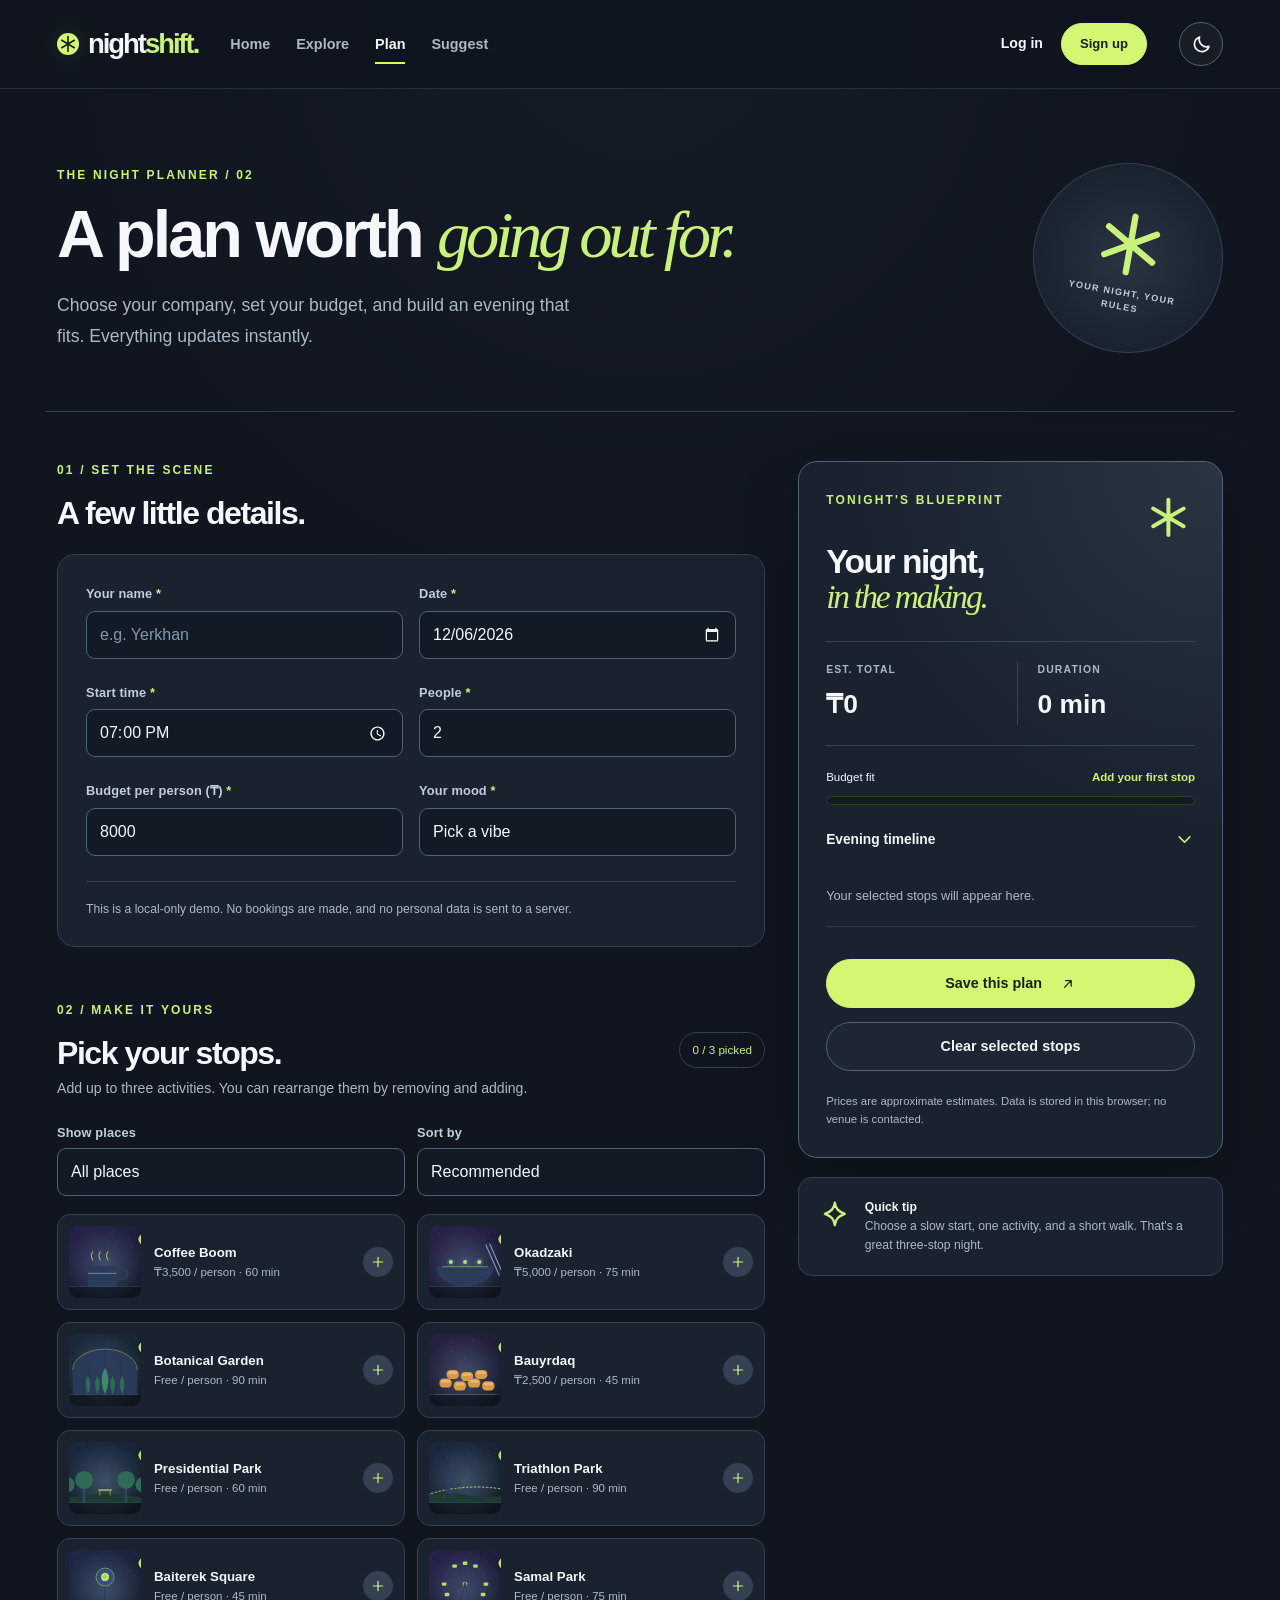
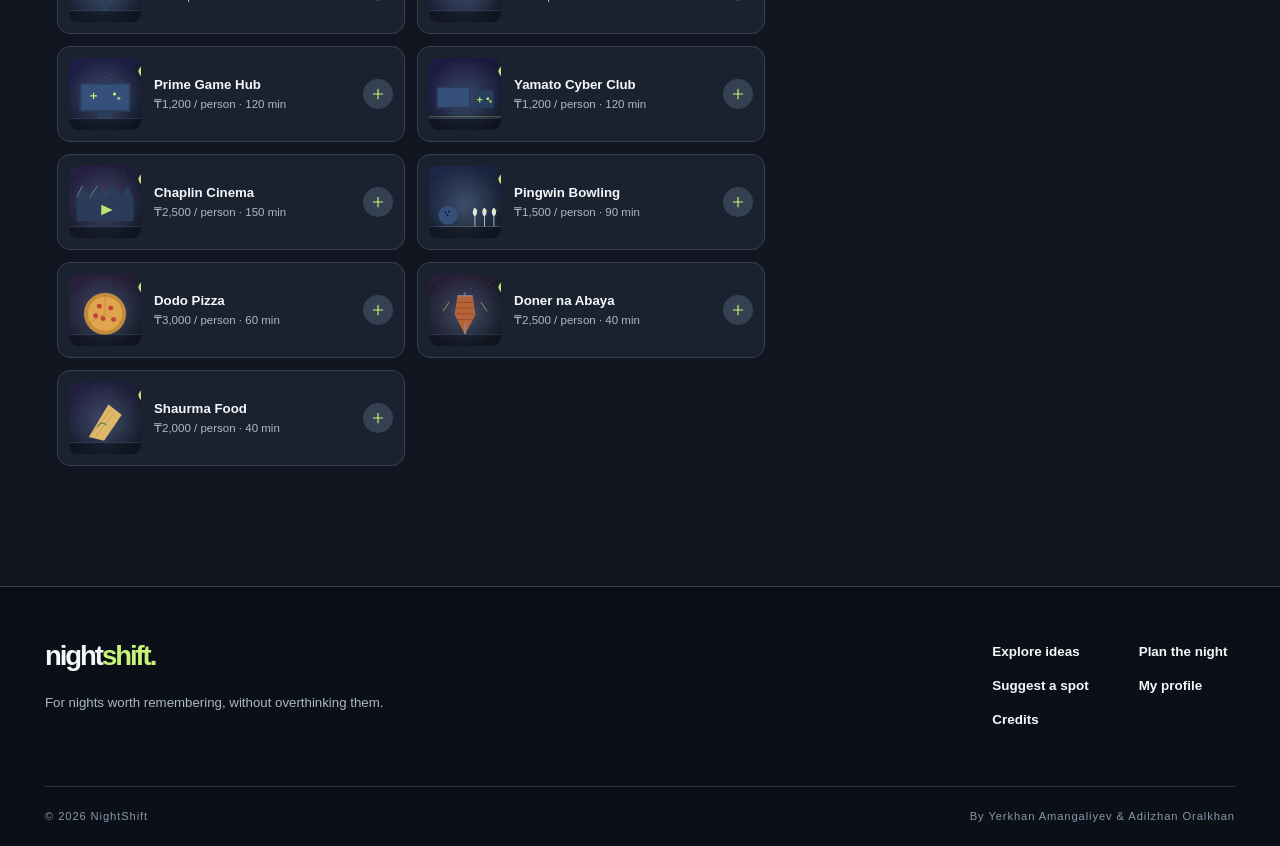
==== compare.html @ 473e873e "cool" ====
<!doctype html>
<html lang="en" data-theme="dark">
  <head>
    <meta charset="UTF-8">
    <meta name="viewport" content="width=device-width, initial-scale=1.0">
    <meta
      name="description"
      content="Create a personal night itinerary with estimated costs and an interactive timeline."
>
    <meta name="theme-color" content="#10151f">
    <title>Plan your evening | NightShift</title>
    <link rel="icon" href="images/favicon.svg" type="image/svg+xml">
    <link rel="stylesheet" href="css/bootstrap.min.css">
    <link rel="stylesheet" href="css/style.css">
    <link rel="stylesheet" href="css/components.css">
    <script>
      (function () {
        try {
          var t = JSON.parse(localStorage.getItem("ns-theme"));
          document.documentElement.dataset.theme =
            t === "light" ? "light" : "dark";
        } catch (e) {
          document.documentElement.dataset.theme = "dark";
        }
      })();
    </script>
    <script defer src="js/jquery.min.js"></script>
    <script defer src="js/data.js"></script>
    <script defer src="js/common.js"></script>
    <script defer src="js/icons.js"></script>
    <script defer src="js/theme.js"></script>
    <script defer src="js/auth.js"></script>
    <script defer src="js/compare.js"></script>
  </head>
  <body data-page="compare">
    <a href="#main" class="skip-link">Skip to content</a>
    <div class="site-glow" aria-hidden="true"></div>
    <header class="site-header">
      <div class="container nav-shell">
        <a class="brand" href="index.html" aria-label="NightShift home"
          ><span class="brand-mark" data-icon="star"></span>night<span
            >shift.</span
          ></a
        >
        <button
          type="button"
          class="menu-toggle"
          id="menu-toggle"
          aria-expanded="false"
          aria-controls="site-nav"
        >
          <span data-icon="menu"></span><span class="sr-mobile">Menu</span>
        </button>
        <nav class="nav-links" id="site-nav" aria-label="Main navigation">
          <a href="index.html">Home</a><a href="explore.html">Explore</a
          ><a href="compare.html" aria-current="page">Plan</a
          ><a href="suggest.html">Suggest</a>
          <div class="nav-account" id="nav-account"></div>
        </nav>
        <button
          type="button"
          class="theme-toggle"
          id="theme-toggle"
          aria-pressed="false"
          aria-label="Night shift is on. Switch to Day shift"
          title="Switch to Day shift"
        >
          <svg class="icon-sun" viewBox="0 0 24 24" aria-hidden="true">
            <circle cx="12" cy="12" r="4.2"></circle>
            <path
              d="M12 2.5v2.2M12 19.3v2.2M2.5 12h2.2M19.3 12h2.2M5.3 5.3l1.6 1.6M17.1 17.1l1.6 1.6M5.3 18.7l1.6-1.6M17.1 6.9l1.6-1.6"
            ></path></svg
          ><svg class="icon-moon" viewBox="0 0 24 24" aria-hidden="true">
            <path
              d="M20.5 14.2A8.5 8.5 0 0 1 9.8 3.5a8.5 8.5 0 1 0 10.7 10.7z"
            ></path>
          </svg>
        </button>
      </div>
    </header>
    <main id="main">
      <section class="page-hero container">
        <div>
          <p class="eyebrow">THE NIGHT PLANNER / 02</p>
          <h1>A plan worth <em>going out for.</em></h1>
          <p class="lead-text">
            Choose your company, set your budget, and build an evening that
            fits. Everything updates instantly.
          </p>
        </div>
        <div class="page-hero-decoration" aria-hidden="true">
          <span data-icon="star"></span><small>YOUR NIGHT, YOUR RULES</small>
        </div>
      </section>
      <section
        class="section container planner-layout"
        aria-label="Night planner"
      >
        <div class="planner-main">
          <div class="panel-head">
            <div>
              <p class="eyebrow">01 / SET THE SCENE</p>
              <h2>A few little details.</h2>
            </div>
          </div>
          <form id="planner-form" class="form-panel" novalidate>
            <div class="row g-3">
              <div class="col-12 col-md-6">
                <label for="plan-name" class="form-label"
                  >Your name <span class="required">*</span></label
                ><input
                  id="plan-name"
                  name="planName"
                  class="form-control"
                  maxlength="50"
                  placeholder="e.g. Yerkhan"
                  autocomplete="given-name"
                  aria-describedby="plan-name-error"
                  required
>
                <div
                  id="plan-name-error"
                  class="field-error"
                  aria-live="polite"
                ></div>
              </div>
              <div class="col-12 col-md-6">
                <label for="plan-date" class="form-label"
                  >Date <span class="required">*</span></label
                ><input
                  id="plan-date"
                  name="planDate"
                  class="form-control"
                  type="date"
                  aria-describedby="plan-date-error"
                  required
>
                <div
                  id="plan-date-error"
                  class="field-error"
                  aria-live="polite"
                ></div>
              </div>
              <div class="col-12 col-md-6">
                <label for="plan-time" class="form-label"
                  >Start time <span class="required">*</span></label
                ><input
                  id="plan-time"
                  name="planTime"
                  class="form-control"
                  type="time"
                  value="19:00"
                  aria-describedby="plan-time-error"
                  required
>
                <div
                  id="plan-time-error"
                  class="field-error"
                  aria-live="polite"
                ></div>
              </div>
              <div class="col-12 col-md-6">
                <label for="plan-people" class="form-label"
                  >People <span class="required">*</span></label
                ><input
                  id="plan-people"
                  name="planPeople"
                  class="form-control"
                  type="number"
                  min="1"
                  max="6"
                  step="1"
                  value="2"
                  aria-describedby="plan-people-error"
                  required
>
                <div
                  id="plan-people-error"
                  class="field-error"
                  aria-live="polite"
                ></div>
              </div>
              <div class="col-12 col-md-6">
                <label for="plan-budget" class="form-label"
                  >Budget per person (₸) <span class="required">*</span></label
                ><input
                  id="plan-budget"
                  name="planBudget"
                  class="form-control"
                  type="number"
                  min="500"
                  max="50000"
                  step="500"
                  value="8000"
                  aria-describedby="plan-budget-error"
                  required
>
                <div
                  id="plan-budget-error"
                  class="field-error"
                  aria-live="polite"
                ></div>
              </div>
              <div class="col-12 col-md-6">
                <label for="plan-mood" class="form-label"
                  >Your mood <span class="required">*</span></label
                ><select
                  id="plan-mood"
                  name="planMood"
                  class="form-select"
                  aria-describedby="plan-mood-error"
                  required
                >
                  <option value="">Pick a vibe</option>
                  <option value="slow">Slow down</option>
                  <option value="social">Get together</option>
                  <option value="outside">Step outside</option>
                  <option value="mixed">A bit of everything</option>
                </select>
                <div
                  id="plan-mood-error"
                  class="field-error"
                  aria-live="polite"
                ></div>
              </div>
            </div>
            <div class="form-footnote">
              This is a local-only demo. No bookings are made, and no personal
              data is sent to a server.
            </div>
          </form>
          <div class="panel-head activities-head">
            <div>
              <p class="eyebrow">02 / MAKE IT YOURS</p>
              <h2>Pick your stops.</h2>
              <p class="minor">
                Add up to three activities. You can rearrange them by removing
                and adding.
              </p>
            </div>
            <span class="pill-counter" id="selected-count">0 / 3 picked</span>
          </div>
          <div class="choice-toolbar" aria-label="Find a stop">
            <div class="field"><label class="form-label" for="choice-filter">Show places</label>
              <select id="choice-filter" class="form-select"><option value="all">All places</option><option value="saved">Saved only</option><option value="mine">My places</option><option value="slow">Slow down</option><option value="social">Get together</option><option value="outside">Step outside</option></select></div>
            <div class="field"><label class="form-label" for="choice-sort">Sort by</label>
              <select id="choice-sort" class="form-select"><option value="featured">Recommended</option><option value="price">Price: low to high</option><option value="duration">Duration: shortest</option><option value="name">Name: A–Z</option></select></div>
          </div>
          <div
            id="planner-choices"
            class="planner-choices"
            aria-live="polite"
          ></div>
        </div>
        <aside class="planner-side" aria-label="Your evening summary">
          <div class="summary-card">
            <div class="summary-top">
              <p class="eyebrow">TONIGHT'S BLUEPRINT</p>
              <span class="summary-spark" data-icon="star"></span>
            </div>
            <h2>Your night,<br><em>in the making.</em></h2>
            <div class="summary-meta">
              <div>
                <span>EST. TOTAL</span><strong id="summary-total">₸0</strong>
              </div>
              <div>
                <span>DURATION</span
                ><strong id="summary-duration">0 min</strong>
              </div>
            </div>
            <div class="budget-head">
              <span>Budget fit</span
              ><strong id="budget-label">Add your first stop</strong>
            </div>
            <div
              class="budget-track"
              role="progressbar"
              id="budget-track"
              aria-label="Estimated budget used"
              aria-valuemin="0"
              aria-valuemax="100"
              aria-valuenow="0"
            >
              <div id="budget-progress"></div>
            </div>
            <button
              class="timeline-toggle"
              type="button"
              id="timeline-toggle"
              aria-expanded="true"
              aria-controls="timeline-panel"
            >
              Evening timeline <span data-icon="chevron"></span>
            </button>
            <div id="timeline-panel">
              <ol class="timeline" id="timeline">
                <li class="timeline-empty">
                  Your selected stops will appear here.
                </li>
              </ol>
            </div>
            <button
              type="submit"
              class="btn btn-lime btn-pill full-width"
              form="planner-form"
              id="save-plan"
            >
              Save this plan <span data-icon="arrow"></span></button
            ><button
              type="button"
              class="btn btn-ghost btn-pill full-width"
              id="clear-plan"
            >
              Clear selected stops
            </button>
            <div
              class="save-message"
              id="save-message"
              role="status"
              aria-live="polite"
              hidden
            ></div>
            <p class="summary-disclaimer">
              Prices are approximate estimates. Data is stored in this browser;
              no venue is contacted.
            </p>
          </div>
          <div class="mini-tip">
            <span data-icon="spark"></span>
            <p>
              <strong>Quick tip</strong><br>Choose a slow start, one activity,
              and a short walk. That's a great three-stop night.
            </p>
          </div>
        </aside>
      </section>
    </main>
    <footer class="site-footer">
      <div class="container footer-main">
        <div>
          <a class="brand" href="index.html">night<span>shift.</span></a>
          <p>For nights worth remembering, without overthinking them.</p>
        </div>
        <div class="footer-links">
          <a href="explore.html">Explore ideas</a
          ><a href="compare.html">Plan the night</a
          ><a href="suggest.html">Suggest a spot</a
          ><a href="profile.html">My profile</a
          ><a href="credits.html">Credits</a>
        </div>
      </div>
      <div class="container footer-bottom">
        <span>© 2026 NightShift</span
        ><span>By Yerkhan Amangaliyev &amp; Adilzhan Oralkhan</span>
      </div>
    </footer>
  </body>
</html>
---- css/style.css ----
/* NIGHTSHIFT / FINAL — original student-site design; Bootstrap + custom CSS. */
/* =====================================================
   DESIGN TOKENS
   Every colour on the site is a CSS variable. The dark theme is the
   default; the light theme (beige background + burgundy text) overrides
   the same names when <html data-theme="light"> is set by js/theme.js.
   ===================================================== */
:root {
  color-scheme: dark;
  --bg: #10151f; /* page background */
  --bg-deep: #0b1018; /* footer, deepest areas */
  --panel: #1a2230; /* cards and form panels */
  --surface: #202937; /* raised blocks */
  --surface-2: #2b3443; /* hover / inset blocks */
  --input: #111a25; /* form fields */
  --line: #354052; /* thin borders */
  --line-strong: #526175; /* stronger borders */
  --text: #f5f7fa; /* main text */
  --text-2: #c1ceda; /* secondary text */
  --muted: #acb8c6; /* paragraphs */
  --muted-2: #8697ac; /* placeholders, hints */
  --accent: #d3f673; /* lime in dark mode, burgundy in light mode */
  --accent-2: #e6ffae;
  --accent-text: #c8f279;
  --accent-text-2: #c8f279; /* accent hover */
  --on-accent: #152116; /* text placed on top of the accent colour */
  --danger: #ffc4bc; /* error text and borders */
  --danger-bg: #493131;
  --ok: #74935b; /* success border */
  --ok-bg: #29422d;
  --ok-text: #e7f8e1;
  --ink: #ffffff; /* overlays and glass effects */
  --shadow-ink: #000000;
  --radius: 22px;
  --shadow: 0 26px 60px color-mix(in srgb, var(--shadow-ink) 22%, transparent);
  --header-h: 88px;
}
:root[data-theme="light"] {
  color-scheme: light;
  --bg: #f5f6ee;
  --bg-deep: #e6ebdf;
  --panel: #ffffff;
  --surface: #f0f3e8;
  --surface-2: #e4ead9;
  --input: #fcfef9;
  --line: #cfd9c7;
  --line-strong: #91a18c;
  --text: #1e3025;
  --text-2: #344b3b;
  --muted: #4c6352;
  --muted-2: #637769;
  --accent: #bddf63;
  --accent-2: #d1ef80;
  --accent-text: #3c612b;
  --accent-text-2: #284922;
  --on-accent: #1d301d;
  --danger: #a3162b;
  --danger-bg: #f6d8d0;
  --ok: #6b7b34;
  --ok-bg: #e2e6c4;
  --ok-text: #38441a;
  --ink: #223427;
  --shadow-ink: #203528;
}
* {
  box-sizing: border-box;
}
html {
  scroll-padding-top: calc(var(--header-h) + 12px);
  scroll-behavior: smooth;
}
body {
  margin: 0;
  background: var(--bg);
  color: var(--text);
  font-family: -apple-system, BlinkMacSystemFont, "Segoe UI", Arial, sans-serif;
  line-height: 1.55;
  overflow-x: hidden;
  overflow-x: clip;
}
body::selection {
  background: var(--accent);
  color: var(--on-accent);
}
img {
  max-width: 100%;
  display: block;
}
a {
  color: inherit;
  text-decoration: none;
}
a:hover {
  color: var(--accent-text);
}
button,
input,
select,
textarea {
  font: inherit;
}
button {
  cursor: pointer;
}
h1,
h2,
h3,
h4,
.brand {
  font-family:
    "Avenir Next",
    "Trebuchet MS",
    -apple-system,
    Arial,
    sans-serif;
  letter-spacing: -0.045em;
}
h1,
h2,
h3 {
  font-weight: 700;
}
p {
  color: var(--muted);
}
.container {
  max-width: 1190px;
}
.eyebrow {
  color: var(--accent-text);
  font-size: 0.75rem;
  letter-spacing: 0.18em;
  font-weight: 800;
  margin: 0 0 16px;
  text-transform: uppercase;
}
.minor,
.small-note {
  font-size: 0.88rem;
  color: var(--muted);
}
.small-note {
  line-height: 1.65;
}
.lead-text {
  font-size: 1.1rem;
  line-height: 1.8;
  max-width: 540px;
  color: var(--muted);
}
.accent-italic,
h1 em,
h2 em {
  font-weight: 500;
  font-family: Georgia, serif;
  font-style: italic;
  letter-spacing: -0.065em;
  color: var(--accent-text);
}
.visually-hidden {
  position: absolute !important;
  width: 1px;
  height: 1px;
  padding: 0;
  margin: -1px;
  overflow: hidden;
  clip: rect(0, 0, 0, 0);
  white-space: nowrap;
  border: 0;
}
a:focus-visible,
button:focus-visible,
input:focus-visible,
select:focus-visible,
textarea:focus-visible {
  outline: 3px solid var(--accent) !important;
  outline-offset: 4px;
}
.skip-link {
  position: fixed;
  top: -90px;
  left: 14px;
  z-index: 1000;
  padding: 12px 16px;
  background: var(--accent);
  color: var(--on-accent);
  border-radius: 7px;
}
.skip-link:focus {
  top: 12px;
}
.site-glow {
  position: absolute;
  top: 0;
  left: 0;
  width: 100%;
  height: 680px;
  transform: none;
  background: radial-gradient(
    ellipse at top,
    color-mix(in srgb, var(--line) 15%, transparent),
    transparent 67%
  );
  pointer-events: none;
  z-index: -1;
}
/* Header */
.brand {
  display: inline-flex;
  align-items: center;
  font-weight: 800;
  font-size: 1.72rem;
  line-height: 1;
  white-space: nowrap;
  letter-spacing: -0.075em;
}
.brand:hover {
  color: var(--ink);
}
.brand > span:last-child {
  color: var(--accent-text);
}
.brand-mark {
  font-family: Arial, sans-serif;
  width: 35px;
  height: 35px;
  border-radius: 50%;
  background: var(--accent);
  color: var(--on-accent);
  display: inline-flex;
  align-items: center;
  justify-content: center;
  margin-right: 9px;
  font-size: 1.25rem;
  letter-spacing: normal;
  box-shadow: 0 0 26px color-mix(in srgb, var(--accent) 16%, transparent);
}
/* Shared buttons + animation */
.btn {
  transition:
    background 0.2s,
    border-color 0.2s,
    transform 0.2s;
  display: inline-flex;
  align-items: center;
  justify-content: center;
  gap: 18px;
  text-align: center;
  font-size: 0.9rem;
  font-weight: 800;
  min-height: 49px;
  padding: 12px 22px;
  box-shadow: none !important;
}
.btn:hover {
  transform: translateY(-2px);
}
.btn-pill {
  border-radius: 100px;
}
.btn-lime {
  color: var(--on-accent);
  background: var(--accent);
  border: 1px solid var(--accent);
}
.btn-lime:hover,
.btn-lime:focus {
  background: var(--accent-2);
  border-color: var(--accent-2);
  color: var(--on-accent);
}
.btn-ghost {
  border: 1px solid var(--line-strong);
  color: var(--text);
  background: color-mix(in srgb, var(--ink) 2%, transparent);
}
.btn-ghost:hover {
  border-color: var(--accent);
  background: color-mix(in srgb, var(--accent) 8%, transparent);
  color: var(--ink);
}
.full-width {
  width: 100%;
  margin-top: 14px;
}
.section-link {
  font-weight: 800;
  font-size: 0.9rem;
  border-bottom: 1px solid var(--accent);
  color: var(--accent-text);
  padding-bottom: 6px;
  display: inline-flex;
  gap: 28px;
  align-items: center;
  white-space: normal;
}
.section-link:hover {
  color: var(--ink);
  border-color: var(--ink);
}
.text-button {
  color: var(--accent-text);
  border: none;
  background: none;
  font-weight: 700;
  font-size: 0.86rem;
  padding: 7px;
}
.text-button:hover {
  text-decoration: underline;
}
.section {
  padding-top: 95px;
  padding-bottom: 95px;
}
.section-top {
  display: flex;
  align-items: end;
  justify-content: space-between;
  gap: 30px;
  margin-bottom: 33px;
}
.section-top h2,
.section-dark h2 {
  font-size: clamp(2.3rem, 4vw, 3.7rem);
  line-height: 1.1;
  margin-bottom: 10px;
}
.section-top p:last-child {
  margin-bottom: 0;
}
.reveal {
  animation: rise-in 0.75s ease both;
}
.reveal:nth-child(2) {
  animation-delay: 0.13s;
}
@keyframes rise-in {
  from {
    transform: translateY(20px);
    opacity: 0;
  }
  to {
    transform: translateY(0);
    opacity: 1;
  }
}
/* Homepage hero */
.announcement {
  background: var(--panel);
  min-height: 36px;
  display: flex;
  align-items: center;
  justify-content: center;
  gap: 17px;
  font-size: 0.7rem;
  letter-spacing: 0.13em;
  color: var(--text-2);
  font-weight: 700;
  text-transform: uppercase;
  text-align: center;
  padding: 8px 16px;
}
.live-dot {
  height: 7px;
  width: 7px;
  border-radius: 50%;
  background: var(--accent);
  display: inline-block;
  box-shadow: 0 0 0 5px color-mix(in srgb, var(--accent) 8%, transparent);
  animation: light-pulse 2.4s ease-in-out infinite;
}
.announcement-star {
  color: var(--accent-text);
}
@keyframes light-pulse {
  50% {
    box-shadow: 0 0 0 11px color-mix(in srgb, var(--accent) 0%, transparent);
    opacity: 0.6;
  }
}
.hero {
  position: relative;
  display: grid;
  grid-template-columns: minmax(0, 0.97fr) minmax(0, 1.03fr);
  gap: 60px;
  align-items: center;
  padding-top: 86px;
  padding-bottom: 96px;
  min-height: 660px;
}
.hero-content {
  position: relative;
  z-index: 2;
}
.tiny-line {
  display: inline-block;
  width: 24px;
  height: 1px;
  background: var(--accent);
  vertical-align: middle;
  margin-right: 8px;
}
.hero h1 {
  font-size: clamp(3.6rem, 6.4vw, 5.85rem);
  line-height: 1.04;
  margin: 0 0 24px;
  max-width: 620px;
}
.hero h1 em {
  display: block;
  white-space: nowrap;
}
.hero-actions {
  display: flex;
  flex-wrap: wrap;
  gap: 12px;
  margin-top: 29px;
}
.hero-proof {
  display: flex;
  gap: 18px;
  align-items: center;
  padding-top: 38px;
  margin-top: 36px;
  border-top: 1px solid color-mix(in srgb, var(--muted) 20%, transparent);
}
.mini-stars {
  letter-spacing: 0;
  color: var(--accent-text);
  font-size: 1.4rem;
}
.hero-proof strong,
.hero-proof small {
  display: block;
}
.hero-proof strong {
  font-size: 0.85rem;
}
.hero-proof small {
  font-size: 0.76rem;
  color: var(--muted);
}
.hero-art {
  height: 475px;
  position: relative;
  border-radius: 26px;
  isolation: isolate;
  box-shadow: var(--shadow);
  border: 1px solid var(--line-strong);
  overflow: visible;
  background: linear-gradient(var(--surface), var(--surface-2));
}
.hero-art > img {
  width: 100%;
  height: 100%;
  object-fit: cover;
  border-radius: 25px;
}
.hero-art::after {
  content: "";
  position: absolute;
  inset: 0;
  border-radius: 25px;
  background: linear-gradient(
    180deg,
    transparent 45%,
    color-mix(in srgb, var(--bg-deep) 55%, transparent)
  );
  pointer-events: none;
}
.hero-orbit {
  width: 105px;
  height: 105px;
  position: absolute;
  border: 1px solid color-mix(in srgb, var(--accent) 38%, transparent);
  border-radius: 50%;
  right: 12%;
  top: 10%;
  animation: orbit 11s linear infinite;
  z-index: 2;
}
.hero-orbit::before {
  content: "";
  position: absolute;
  left: -5px;
  top: 48px;
  background: var(--accent);
  width: 9px;
  height: 9px;
  border-radius: 50%;
  box-shadow: 0 0 22px var(--accent);
}
.orbit-two {
  width: 140px;
  height: 140px;
  top: 7%;
  right: 8.6%;
  animation-duration: 15s;
  animation-direction: reverse;
  border-color: color-mix(in srgb, var(--accent) 16%, transparent);
}
.orbit-two::before {
  width: 5px;
  height: 5px;
  left: 8px;
  top: 27px;
}
@keyframes orbit {
  to {
    transform: rotate(360deg);
  }
}
.floating-note {
  position: absolute;
  z-index: 3;
  border: 1px solid color-mix(in srgb, var(--text-2) 20%, transparent);
  background: color-mix(in srgb, var(--input) 94%, transparent);
  backdrop-filter: blur(14px);
  box-shadow: 0 14px 28px color-mix(in srgb, var(--shadow-ink) 33%, transparent);
  border-radius: 15px;
  padding: 13px 16px;
  display: flex;
  gap: 12px;
  align-items: center;
  animation: float 5s ease-in-out infinite;
}
.floating-note small,
.floating-note strong {
  display: block;
}
.floating-note small {
  color: var(--accent-text);
  font-size: 0.7rem;
  letter-spacing: 0.13em;
}
.floating-note strong {
  font-size: 0.85rem;
  white-space: nowrap;
}
.note-icon {
  font-size: 1.5rem;
}
.float-left {
  left: -35px;
  top: 23%;
}
.float-right {
  right: -22px;
  bottom: 19%;
  animation-delay: 1.5s;
}
@keyframes float {
  0%,
  100% {
    transform: translateY(0);
  }
  50% {
    transform: translateY(-12px);
  }
}
.photo-stamp {
  position: absolute;
  left: 26px;
  bottom: 22px;
  z-index: 2;
  letter-spacing: 0.2em;
  font-size: 0.65rem;
  font-weight: 800;
  color: var(--text-2);
}
.hero-side-label {
  position: absolute;
  right: 0;
  bottom: 95px;
  writing-mode: vertical-rl;
  color: var(--muted);
  font-size: 0.62rem;
  letter-spacing: 0.3em;
  font-weight: 800;
}
.ticker {
  overflow: hidden;
  background: var(--accent);
  color: var(--on-accent);
  border-top: 1px solid var(--accent);
  border-bottom: 1px solid var(--accent);
  white-space: nowrap;
}
.ticker-track {
  display: flex;
  width: max-content;
  animation: marquee 29s linear infinite;
  padding: 16px 0;
}
.ticker-track > span {
  flex: none;
  padding-right: 40px; /* spacing lives inside each copy, so -50% is an exact loop */
  font-family: "Avenir Next", "Trebuchet MS", Arial, sans-serif;
  font-size: 0.83rem;
  letter-spacing: 0.17em;
  font-weight: 800;
}
@keyframes marquee {
  to {
    transform: translateX(-50%);
  }
}
/* Home mood and others */
.mood-grid {
  display: grid;
  grid-template-columns: repeat(3, 1fr);
  gap: 18px;
}
.mood-card {
  text-align: left;
  min-height: 260px;
  display: flex;
  flex-direction: column;
  border: 1px solid var(--line);
  background: var(--panel);
  padding: 28px;
  border-radius: 18px;
  color: var(--ink);
  position: relative;
  transition: 0.25s;
}
.mood-card:hover,
.mood-card:focus-visible {
  transform: translateY(-6px);
  border-color: var(--accent);
  box-shadow: 0 17px 35px color-mix(in srgb, var(--shadow-ink) 20%, transparent);
}
.mood-number {
  letter-spacing: 0.1em;
  font-size: 0.7rem;
  color: var(--accent-text);
  font-weight: 700;
}
.mood-emoji {
  margin-top: 23px;
  font-size: 2.4rem;
  line-height: 1;
}
.mood-card strong {
  font-family: "Avenir Next", "Trebuchet MS", Arial, sans-serif;
  font-size: 1.5rem;
  letter-spacing: -0.03em;
  margin-top: 18px;
}
.mood-card > span:nth-last-child(2) {
  font-size: 0.87rem;
  color: var(--muted);
}
.mood-arrow {
  position: absolute;
  right: 23px;
  top: 23px;
  font-size: 1.3rem;
  color: var(--accent-text);
}
.mood-result {
  display: flex;
  align-items: center;
  justify-content: space-between;
  gap: 25px;
  margin-top: 21px;
  background: linear-gradient(100deg, var(--surface), var(--surface));
  padding: 27px 30px;
  border-radius: 17px;
  border: 1px solid var(--line-strong);
}
.mood-result[hidden] {
  display: none;
}
.mood-result h3 {
  font-size: 1.6rem;
  margin: 0;
}
.mood-result p {
  margin: 5px 0 0;
}
.section-dark {
  background: var(--panel);
  border-top: 1px solid var(--surface-2);
  border-bottom: 1px solid var(--surface-2);
}
.how-layout {
  display: grid;
  grid-template-columns: 0.85fr 1.15fr;
  gap: 110px;
  align-items: center;
}
.how-layout > .steps-list {
  border-top: 1px solid var(--line);
}
.step {
  display: grid;
  grid-template-columns: 60px 1fr 20px;
  align-items: start;
  gap: 13px;
  border-bottom: 1px solid var(--line);
  padding: 24px 0;
}
.step > span:first-child {
  color: var(--accent-text);
  font-family: "Avenir Next", "Trebuchet MS", Arial, sans-serif;
  font-weight: 800;
}
.step > span:last-child {
  color: var(--accent-text);
}
.step h3 {
  font-size: 1.22rem;
  margin: 0;
}
.step p {
  margin: 5px 0 0;
  font-size: 0.88rem;
}
.surprise-panel {
  padding: 55px 60px;
  border-radius: 25px;
  border: 1px solid var(--line-strong);
  background: radial-gradient(circle at 22% 80%, var(--line), var(--panel) 52%);
  display: grid;
  grid-template-columns: 1fr 1fr;
  align-items: center;
  gap: 65px;
  overflow: hidden;
}
.surprise-panel h2 {
  font-size: clamp(2.5rem, 4.5vw, 4rem);
  line-height: 1.09;
}
.surprise-card {
  border: 1px solid var(--line-strong);
  background: var(--input);
  min-height: 300px;
  border-radius: 19px;
  padding: 29px 35px;
  position: relative;
  box-shadow: 18px 22px 0 color-mix(in srgb, var(--accent) 6%, transparent);
}
.surprise-card h3 {
  font-size: 1.8rem;
  margin: 65px 0 10px;
}
.surprise-big {
  position: absolute;
  right: 30px;
  top: 20px;
  color: var(--accent-text);
  font-size: 4.6rem;
  line-height: 1;
  animation: twinkle 4s ease-in-out infinite;
}
@keyframes twinkle {
  50% {
    transform: rotate(32deg) scale(1.17);
    opacity: 0.55;
  }
}
.faq-section {
  padding-top: 30px;
}
.faq-item {
  border-bottom: 1px solid var(--line);
}
.faq-trigger {
  width: 100%;
  padding: 23px 2px;
  text-align: left;
  border: 0;
  background: none;
  display: flex;
  align-items: center;
  justify-content: space-between;
  color: var(--ink);
  font-weight: 700;
  font-size: 1.05rem;
}
.faq-trigger span {
  font-size: 1.6rem;
  color: var(--accent-text);
  transition: transform 0.2s;
}
.faq-trigger[aria-expanded="true"] span {
  transform: rotate(45deg);
}
.faq-answer {
  color: var(--muted);
  padding: 0 40px 22px 2px;
  font-size: 0.94rem;
  line-height: 1.7;
}
.faq-answer[hidden] {
  display: none;
}
/* Inner page headings */
.page-hero {
  padding-top: 74px;
  padding-bottom: 58px;
  display: flex;
  align-items: end;
  justify-content: space-between;
  gap: 35px;
  border-bottom: 1px solid var(--line);
}
.page-hero h1 {
  font-size: clamp(3rem, 5.2vw, 5.1rem);
  line-height: 1.04;
  margin: 0 0 20px;
  max-width: 790px;
}
.page-hero .lead-text {
  margin: 0;
}
.page-hero-decoration {
  text-align: center;
  border: 1px solid var(--line);
  border-radius: 50%;
  width: 190px;
  height: 190px;
  min-width: 190px;
  display: flex;
  flex-direction: column;
  align-items: center;
  justify-content: center;
  transform: rotate(10deg);
  background: radial-gradient(circle, var(--surface-2), var(--input));
}
.page-hero-decoration span {
  font-size: 4.8rem;
  font-family: "Avenir Next", "Trebuchet MS", Arial, sans-serif;
  font-weight: 700;
  color: var(--accent-text);
  line-height: 1;
}
.page-hero-decoration small {
  font-size: 0.57rem;
  font-weight: 800;
  letter-spacing: 0.14em;
  color: var(--text-2);
  max-width: 120px;
}
/* Explore */
.explore-section {
  padding-top: 50px;
}
.filter-shell {
  background: var(--panel);
  border: 1px solid var(--line);
  border-radius: 20px;
  padding: 26px;
  margin-bottom: 27px;
}
.filter-top,
.filter-bottom {
  display: flex;
  align-items: center;
  justify-content: space-between;
  gap: 20px;
}
.filter-top {
  margin-bottom: 20px;
}
.filter-top p {
  margin: 0;
}
.filter-title {
  font-size: 1.65rem;
  margin: 0 0 2px;
}
.result-counter {
  white-space: nowrap;
  font-size: 0.85rem;
  color: var(--muted);
}
.result-counter span {
  color: var(--accent-text);
  font-size: 1.3rem;
  font-weight: 800;
}
.filter-controls {
  display: grid;
  grid-template-columns: 2fr 1fr 1fr;
  gap: 12px;
}
.search-wrap {
  position: relative;
}
.search-icon {
  position: absolute;
  left: 17px;
  top: 3px;
  font-size: 2rem;
  color: var(--muted);
  pointer-events: none;
}
.search-wrap .form-control {
  padding-left: 49px;
}
.filter-bottom {
  margin-top: 23px;
}
.category-tabs {
  display: flex;
  flex-wrap: wrap;
  gap: 9px;
}
.tab-chip {
  border: 1px solid var(--line-strong);
  border-radius: 100px;
  background: var(--surface);
  color: var(--muted);
  padding: 9px 16px;
  font-size: 0.78rem;
  font-weight: 700;
  transition: 0.2s;
}
.tab-chip:hover,
.tab-chip.active {
  background: var(--accent);
  color: var(--on-accent);
  border-color: var(--accent);
}
.tab-chip span {
  margin-left: 6px;
  opacity: 0.65;
}
.activity-grid {
  display: grid;
  grid-template-columns: repeat(4, minmax(0, 1fr));
  gap: 18px;
}
.activity-card {
  border: 1px solid var(--line);
  border-radius: 17px;
  overflow: hidden;
  background: var(--panel);
  display: flex;
  flex-direction: column;
  min-width: 0;
  transition:
    transform 0.25s,
    border-color 0.25s,
    box-shadow 0.25s;
}
.activity-card:hover {
  transform: translateY(-5px);
  border-color: var(--line-strong);
  box-shadow: 0 20px 35px color-mix(in srgb, var(--shadow-ink) 20%, transparent);
}
.activity-visual {
  height: 186px;
  position: relative;
  overflow: hidden;
  background: linear-gradient(140deg, var(--line), var(--surface));
}
.activity-visual img {
  height: 100%;
  width: 100%;
  object-fit: cover;
  transition: transform 0.4s;
}
.activity-card:hover .activity-visual img {
  transform: scale(1.06);
}
.activity-visual::after {
  position: absolute;
  content: "";
  inset: 0;
  background: linear-gradient(
    180deg,
    transparent 45%,
    color-mix(in srgb, var(--bg-deep) 35%, transparent)
  );
  pointer-events: none;
}
.activity-category {
  position: absolute;
  left: 13px;
  top: 13px;
  border-radius: 100px;
  background: color-mix(in srgb, var(--bg-deep) 80%, transparent);
  backdrop-filter: blur(8px);
  border: 1px solid color-mix(in srgb, var(--ink) 20%, transparent);
  color: var(--accent-text);
  font-size: 0.63rem;
  letter-spacing: 0.09em;
  padding: 7px 10px;
  font-weight: 800;
  z-index: 1;
}
.favorite-btn {
  position: absolute;
  top: 10px;
  right: 10px;
  border-radius: 50%;
  border: 1px solid color-mix(in srgb, var(--ink) 40%, transparent);
  color: var(--ink);
  background: color-mix(in srgb, var(--bg-deep) 82%, transparent);
  width: 35px;
  height: 35px;
  font-size: 1.2rem;
  z-index: 1;
  transition: 0.2s;
}
.favorite-btn:hover,
.favorite-btn[aria-pressed="true"] {
  background: var(--accent);
  color: var(--on-accent);
}
.activity-info {
  padding: 20px 19px 18px;
  display: flex;
  flex-direction: column;
  flex: 1;
}
.activity-info h3 {
  font-size: 1.35rem;
  margin: 8px 0;
}
.activity-info p {
  font-size: 0.84rem;
  margin: 0 0 17px;
  flex: 1;
  line-height: 1.65;
}
.activity-meta {
  display: flex;
  align-items: center;
  justify-content: space-between;
  gap: 10px;
  border-top: 1px solid var(--line);
  padding-top: 13px;
  font-size: 0.75rem;
  color: var(--text-2);
}
.activity-meta strong {
  color: var(--accent-text);
}
.activity-card-link {
  display: inline-flex;
  justify-content: space-between;
  align-items: center;
  margin-top: 15px;
  font-size: 0.78rem;
  font-weight: 800;
  color: var(--accent-text);
}
.activity-card-link:hover {
  color: var(--ink);
}
.empty-state {
  text-align: center;
  padding: 80px 20px;
  border: 1px dashed var(--line);
  border-radius: 18px;
}
.empty-state[hidden] {
  display: none;
}
.empty-state > span {
  font-size: 4.5rem;
  color: var(--accent-text);
}
.empty-state h3 {
  font-size: 2rem;
}
.explore-note {
  display: flex;
  align-items: center;
  gap: 16px;
  margin-top: 33px;
  padding: 20px 0;
  border-top: 1px solid var(--line);
}
.explore-note > span {
  font-size: 2rem;
  color: var(--accent-text);
}
.explore-note p {
  margin: 0;
  flex: 1;
  font-size: 0.85rem;
}
/* Forms */
.form-panel {
  padding: 26px 28px;
  background: var(--panel);
  border: 1px solid var(--line);
  border-radius: 18px;
}
.form-label {
  font-size: 0.8rem;
  font-weight: 800;
  letter-spacing: 0.01em;
  color: var(--text-2);
  margin-bottom: 7px;
}
.form-control,
.form-select {
  background: var(--input);
  color: var(--text);
  border: 1px solid var(--line-strong);
  border-radius: 9px;
  padding: 11px 13px;
  min-height: 47px;
}
.form-control:focus,
.form-select:focus {
  background: var(--input);
  color: var(--ink);
  border-color: var(--accent);
  box-shadow: 0 0 0 0.2rem color-mix(in srgb, var(--accent) 15%, transparent);
}
.form-control::placeholder {
  color: var(--muted-2);
}
.form-select {
  --bs-form-select-bg-img: url("data:image/svg+xml,%3csvg xmlns='http://www.w3.org/2000/svg' viewBox='0 0 16 16'%3e%3cpath fill='none' stroke='%23d3f673' stroke-linecap='round' stroke-linejoin='round' stroke-width='2' d='m2 5 6 6 6-6'/%3e%3c/svg%3e");
}
.form-select option {
  background: var(--panel);
  color: var(--ink);
}
.form-control.is-invalid,
.form-select.is-invalid {
  border-color: var(--danger);
  background-image: none;
}
.form-control.is-valid,
.form-select.is-valid {
  border-color: var(--line-strong);
  background-image: none;
}
.field-error {
  min-height: 0;
  font-size: 0.75rem;
  color: var(--danger);
  line-height: 1.35;
  margin-top: 5px;
}
.field-error:not(:empty) {
  min-height: 15px;
}
.required {
  color: var(--accent-text);
}
.form-footnote,
.form-legal {
  border-top: 1px solid var(--line);
  padding-top: 17px;
  margin-top: 20px;
  color: var(--muted);
  font-size: 0.76rem;
  line-height: 1.7;
}
.character-count {
  text-align: right;
  font-size: 0.7rem;
  color: var(--muted);
  margin-top: 7px;
}
/* Compare planner */
.planner-layout {
  display: grid;
  grid-template-columns: minmax(0, 1.25fr) minmax(300px, 0.75fr);
  gap: 33px;
  align-items: start;
  padding-top: 49px;
}
.panel-head {
  margin: 0 0 23px;
}
.panel-head h2 {
  font-size: 2rem;
  line-height: 1.1;
  margin: 0;
}
.activities-head {
  display: flex;
  justify-content: space-between;
  align-items: center;
  gap: 12px;
  margin-top: 54px;
}
.activities-head .minor {
  margin: 7px 0 0;
}
.pill-counter {
  border: 1px solid var(--line);
  border-radius: 100px;
  color: var(--accent-text);
  padding: 8px 12px;
  font-size: 0.73rem;
  white-space: nowrap;
}
.planner-choices {
  display: grid;
  grid-template-columns: repeat(2, minmax(0, 1fr));
  gap: 12px;
}
.choice-card {
  display: flex;
  align-items: center;
  gap: 13px;
  text-align: left;
  background: var(--panel);
  color: var(--ink);
  border: 1px solid var(--line);
  border-radius: 13px;
  padding: 11px;
  transition: 0.2s;
  min-width: 0;
}
.choice-card:hover {
  transform: translateY(-2px);
  border-color: var(--line-strong);
}
.choice-card[aria-pressed="true"] {
  background: var(--surface);
  border-color: var(--accent);
}
.choice-card img {
  width: 72px;
  height: 72px;
  border-radius: 9px;
  object-fit: cover;
  flex-shrink: 0;
}
.choice-copy {
  min-width: 0;
  flex: 1;
}
.choice-copy strong {
  font-size: 0.83rem;
  display: block;
}
.choice-copy small {
  font-size: 0.72rem;
  color: var(--muted);
  display: block;
}
.choice-add {
  display: grid;
  place-items: center;
  width: 30px;
  height: 30px;
  border-radius: 50%;
  background: var(--line);
  color: var(--accent-text);
  flex-shrink: 0;
}
.choice-add .ico {
  width: 16px;
  height: 16px;
}
.choice-card[aria-pressed="true"] .choice-add {
  background: var(--accent);
  color: var(--on-accent);
}
.summary-card {
  padding: 29px 27px;
  border: 1px solid var(--line-strong);
  border-radius: 19px;
  background: radial-gradient(
    circle at top right,
    var(--surface-2),
    var(--panel) 45%,
    var(--panel) 100%
  );
  box-shadow: var(--shadow);
}
.summary-top {
  display: flex;
  justify-content: space-between;
  align-items: start;
}
.summary-spark {
  font-size: 3rem;
  line-height: 1;
  color: var(--accent-text);
  animation: twinkle 4s infinite;
}
.summary-card h2 {
  font-size: 2.1rem;
  line-height: 1.06;
  margin-bottom: 26px;
}
.summary-meta {
  display: grid;
  grid-template-columns: 1fr 1fr;
  border-top: 1px solid color-mix(in srgb, var(--line-strong) 50%, transparent);
  border-bottom: 1px solid
    color-mix(in srgb, var(--line-strong) 50%, transparent);
  padding: 20px 0;
  gap: 12px;
}
.summary-meta > div + div {
  border-left: 1px solid color-mix(in srgb, var(--line-strong) 50%, transparent);
  padding-left: 20px;
}
.summary-meta span {
  color: var(--muted);
  display: block;
  font-size: 0.65rem;
  letter-spacing: 0.11em;
  font-weight: 800;
}
.summary-meta strong {
  display: block;
  font-size: 1.65rem;
  font-family: "Avenir Next", "Trebuchet MS", Arial, sans-serif;
  margin-top: 6px;
}
.budget-head {
  display: flex;
  justify-content: space-between;
  gap: 10px;
  font-size: 0.72rem;
  padding-top: 23px;
  margin-bottom: 9px;
}
.budget-head strong {
  color: var(--accent-text);
}
.budget-track {
  height: 9px;
  background: var(--input);
  border: 1px solid var(--ok-bg);
  border-radius: 100px;
  overflow: hidden;
}
.budget-track > div {
  height: 100%;
  background: linear-gradient(90deg, var(--accent), var(--accent));
  width: 0;
  border-radius: 100px;
}
.budget-track.over-budget > div {
  background: var(--danger);
}
.timeline-toggle {
  width: 100%;
  text-align: left;
  padding: 24px 0 10px;
  background: none;
  border: 0;
  color: var(--text);
  display: flex;
  align-items: center;
  justify-content: space-between;
  font-size: 0.86rem;
  font-weight: 800;
}
.timeline-toggle span {
  color: var(--accent-text);
  font-size: 1.2rem;
}
.timeline {
  list-style: none;
  margin: 6px 0 18px;
  padding: 0;
}
.timeline li {
  display: grid;
  grid-template-columns: 45px 13px 1fr;
  gap: 10px;
  padding: 12px 0;
  border-bottom: 1px solid color-mix(in srgb, var(--ink) 9%, transparent);
  align-items: start;
  font-size: 0.8rem;
}
.timeline-time {
  font-size: 0.7rem;
  color: var(--accent-text);
  padding-top: 3px;
}
.timeline-dot {
  width: 9px;
  height: 9px;
  border-radius: 50%;
  background: var(--accent);
  box-shadow: 0 0 0 4px color-mix(in srgb, var(--accent) 13%, transparent);
  margin-top: 5px;
}
.timeline-name {
  font-weight: 700;
  display: block;
}
.timeline-sub {
  display: block;
  font-size: 0.72rem;
  color: var(--muted);
}
.timeline-empty {
  display: block !important;
  color: var(--muted);
  padding: 20px 0 !important;
}
.summary-disclaimer {
  font-size: 0.71rem;
  margin: 22px 0 0;
}
.save-message {
  padding: 15px;
  background: var(--ok-bg);
  border-left: 3px solid var(--accent);
  border-radius: 6px;
  font-size: 0.82rem;
  margin-top: 18px;
  color: var(--accent-text-2);
}
.save-message[hidden] {
  display: none;
}
.save-message.error {
  background: var(--danger-bg);
  border-left-color: var(--danger);
  color: var(--danger);
}
.mini-tip {
  display: flex;
  align-items: start;
  gap: 14px;
  margin-top: 19px;
  border: 1px solid var(--line);
  background: var(--panel);
  padding: 20px;
  border-radius: 14px;
}
.mini-tip span {
  font-size: 1.8rem;
  color: var(--accent-text);
}
.mini-tip p {
  font-size: 0.76rem;
  margin: 0;
}
.mini-tip strong {
  color: var(--text);
}
/* Suggest */
.suggest-layout {
  display: grid;
  grid-template-columns: 0.72fr 1.28fr;
  gap: 75px;
  align-items: start;
  padding-top: 56px;
}
.suggest-aside h2 {
  font-size: clamp(2rem, 3.1vw, 3.2rem);
  line-height: 1.12;
}
.aside-art {
  margin-top: 35px;
  border-radius: 20px;
  min-height: 240px;
  padding: 27px;
  background: radial-gradient(
    circle at 83% 40%,
    var(--line-strong),
    var(--line) 50%,
    var(--surface)
  );
  display: flex;
  justify-content: space-between;
  align-items: end;
  overflow: hidden;
  border: 1px solid var(--line-strong);
}
.aside-art > span {
  font-size: 7rem;
  color: var(--accent-text);
  line-height: 0.8;
  text-shadow: 0 0 45px color-mix(in srgb, var(--accent) 50%, transparent);
  animation: twinkle 7s ease-in-out infinite;
}
.aside-art small,
.aside-art strong {
  display: block;
  text-align: right;
}
.aside-art small {
  font-size: 0.58rem;
  letter-spacing: 0.15em;
  color: var(--text-2);
}
.aside-art strong {
  font-family: "Avenir Next", "Trebuchet MS", Arial, sans-serif;
  font-size: 1.6rem;
  color: var(--ink);
}
.tip-box {
  margin: 25px 0;
  border-top: 1px solid var(--line);
  border-bottom: 1px solid var(--line);
}
.tips-toggle {
  width: 100%;
  background: none;
  border: none;
  color: var(--ink);
  text-align: left;
  display: flex;
  justify-content: space-between;
  align-items: center;
  padding: 18px 0;
  gap: 10px;
  font-weight: 800;
  font-size: 0.85rem;
}
.tips-toggle span {
  font-size: 1.4rem;
  color: var(--accent-text);
}
#tips-content {
  padding: 0 4px 18px;
  color: var(--muted);
  font-size: 0.81rem;
}
#tips-content[hidden] {
  display: none;
}
.form-kicker {
  display: flex;
  justify-content: space-between;
  gap: 10px;
  font-size: 0.64rem;
  color: var(--accent-text);
  letter-spacing: 0.14em;
  font-weight: 800;
  border-bottom: 1px solid var(--line);
  padding-bottom: 18px;
  margin-bottom: 22px;
}
.suggest-form {
  padding: 30px;
}
.suggest-form .full-width {
  margin-top: 25px;
}
.large-message {
  margin: 22px 0;
}
.my-suggestions {
  padding: 36px 0 0;
}
.my-suggestions-head {
  display: flex;
  align-items: end;
  justify-content: space-between;
  gap: 10px;
  margin-bottom: 18px;
}
.my-suggestions-head h2 {
  font-size: 1.35rem;
  margin: 0;
}
.suggestions-list {
  display: grid;
  gap: 10px;
}
.suggestion-item {
  padding: 19px 20px;
  background: var(--panel);
  border: 1px solid var(--line);
  border-radius: 12px;
}
.suggestion-item h3 {
  font-size: 1.14rem;
  margin-bottom: 3px;
}
.suggestion-item p {
  margin: 0;
  font-size: 0.78rem;
  overflow-wrap: anywhere;
}
.suggestion-item small {
  font-size: 0.68rem;
  letter-spacing: 0.08em;
  color: var(--accent-text);
  font-weight: 800;
}
.suggestion-empty {
  color: var(--muted);
  padding: 25px;
  border: 1px dashed var(--line);
  border-radius: 12px;
  font-size: 0.83rem;
}
/* footer */
.site-footer {
  margin-top: 25px;
  background: var(--bg-deep);
  border-top: 1px solid var(--line);
}
.footer-main {
  padding: 55px 0;
  display: flex;
  justify-content: space-between;
  gap: 30px;
}
.footer-main p {
  font-size: 0.83rem;
  margin: 20px 0 0;
}
.footer-links {
  display: grid;
  grid-template-columns: repeat(2, 1fr);
  column-gap: 50px;
  row-gap: 13px;
  align-content: center;
  font-size: 0.84rem;
  font-weight: 700;
}
.footer-bottom {
  border-top: 1px solid var(--surface-2);
  padding: 21px 0;
  display: flex;
  justify-content: space-between;
  gap: 20px;
  color: var(--muted-2);
  font-size: 0.7rem;
  letter-spacing: 0.08em;
}
/* responsive */
@media (max-width: 1160px) {
  .hero {
    gap: 42px;
  }
  .hero h1 {
    font-size: clamp(3.3rem, 5.8vw, 5.1rem);
  }
  .hero-side-label {
    display: none;
  }
  .how-layout {
    gap: 55px;
  }
}
@media (max-width: 991px) {
  .container {
    padding-left: 24px;
    padding-right: 24px;
  }
  .hero {
    gap: 25px;
    padding-top: 62px;
    padding-bottom: 65px;
    min-height: auto;
  }
  .hero-art {
    height: 410px;
  }
  .floating-note {
    padding: 10px;
  }
  .float-left {
    left: -12px;
  }
  .float-right {
    right: -8px;
  }
  .hero h1 {
    font-size: clamp(3rem, 5.5vw, 4.5rem);
  }
  .hero h1 em {
    white-space: normal;
  }
  .activity-grid {
    grid-template-columns: repeat(3, minmax(0, 1fr));
  }
  .planner-layout {
    grid-template-columns: minmax(0, 1.15fr) minmax(280px, 0.85fr);
    gap: 22px;
  }
  .planner-choices {
    grid-template-columns: 1fr;
  }
  .suggest-layout {
    gap: 38px;
  }
}
@media (max-width: 767px) {
  .announcement {
    font-size: 0.6rem;
    gap: 8px;
  }
  .announcement-star {
    display: none;
  }
  .hero {
    grid-template-columns: 1fr;
    gap: 55px;
    padding-top: 51px;
  }
  .hero h1 {
    font-size: clamp(3.5rem, 11vw, 5.1rem);
  }
  .hero-art {
    height: 390px;
    max-width: 560px;
    width: 100%;
    justify-self: center;
  }
  .floating-note {
    transform: scale(0.92);
  }
  .hero-proof {
    margin-top: 28px;
    padding-top: 24px;
  }
  .section {
    padding-top: 60px;
    padding-bottom: 60px;
  }
  .section-top h2,
  .section-dark h2 {
    font-size: 2.7rem;
  }
  .section-top {
    align-items: start;
    flex-direction: column;
  }
  .mood-grid {
    grid-template-columns: 1fr;
    gap: 13px;
  }
  .mood-card {
    min-height: 200px;
  }
  .mood-emoji {
    margin-top: 12px;
  }
  .mood-result {
    flex-direction: column;
    align-items: start;
  }
  .how-layout {
    grid-template-columns: 1fr;
    gap: 25px;
  }
  .surprise-panel {
    padding: 30px;
    grid-template-columns: 1fr;
    gap: 29px;
  }
  .surprise-card {
    min-height: 270px;
  }
  .page-hero {
    padding-top: 51px;
    padding-bottom: 40px;
  }
  .page-hero h1 {
    font-size: clamp(2.9rem, 8vw, 4rem);
  }
  .page-hero-decoration {
    width: 115px;
    height: 115px;
    min-width: 115px;
  }
  .page-hero-decoration span {
    font-size: 3.2rem;
  }
  .page-hero-decoration small {
    font-size: 0.45rem;
    max-width: 80px;
  }
  .activity-grid {
    grid-template-columns: repeat(2, minmax(0, 1fr));
  }
  .filter-controls {
    grid-template-columns: 1fr 1fr;
  }
  .filter-controls .search-wrap {
    grid-column: 1/-1;
  }
  .filter-bottom {
    flex-direction: column;
    align-items: start;
  }
  .planner-layout,
  .suggest-layout {
    grid-template-columns: 1fr;
  }
  .planner-choices {
    grid-template-columns: repeat(2, minmax(0, 1fr));
  }
  .planner-side {
    max-width: none;
  }
  .footer-main {
    padding: 42px 0;
  }
  .footer-bottom {
    flex-direction: column;
    gap: 7px;
  }
}
@media (max-width: 520px) {
  .container {
    padding-left: 18px;
    padding-right: 18px;
  }
  .brand {
    font-size: 1.5rem;
  }
  .hero {
    padding-top: 42px;
  }
  .hero h1 {
    font-size: clamp(3.1rem, 12.5vw, 4.3rem);
  }
  .hero-art {
    height: 320px;
  }
  .float-left {
    left: -10px;
    top: 24%;
  }
  .float-right {
    right: -9px;
    bottom: 13%;
  }
  .floating-note strong {
    font-size: 0.74rem;
  }
  .note-icon {
    font-size: 1.1rem;
  }
  .photo-stamp {
    font-size: 0.55rem;
    left: 16px;
  }
  .hero-actions .btn {
    width: 100%;
  }
  .page-hero {
    display: block;
    position: relative;
  }
  .page-hero-decoration {
    display: none;
  }
  .section-top h2,
  .section-dark h2 {
    font-size: 2.4rem;
  }
  .surprise-panel {
    padding: 24px;
  }
  .filter-shell {
    padding: 18px;
  }
  .filter-controls {
    grid-template-columns: 1fr;
  }
  .filter-controls .search-wrap {
    grid-column: auto;
  }
  .activity-grid {
    grid-template-columns: 1fr;
  }
  .activity-visual {
    height: 210px;
  }
  .activity-card {
    max-width: none;
  }
  .explore-note {
    flex-wrap: wrap;
  }
  .explore-note .section-link {
    margin-left: 39px;
  }
  .form-panel {
    padding: 21px;
  }
  .planner-choices {
    grid-template-columns: 1fr;
  }
  .choice-card img {
    width: 65px;
    height: 65px;
  }
  .summary-card {
    padding: 24px 22px;
  }
  .form-kicker {
    flex-direction: column;
  }
  .footer-main {
    flex-direction: column;
  }
  .footer-links {
    column-gap: 25px;
  }
  .footer-bottom {
    font-size: 0.64rem;
  }
  .section {
    padding-top: 50px;
    padding-bottom: 50px;
  }
}
@media (prefers-reduced-motion: reduce) {
  html {
    scroll-behavior: auto;
  }
  *,
  *::before,
  *::after {
    animation: none !important;
    transition: none !important;
  }
  .reveal {
    opacity: 1 !important;
    transform: none !important;
  }
}

/* Final refinements: clearly clickable choices, responsive uploaded pictures, theme-aware hero. */
.choice-card { color: var(--text); }
.choice-card:focus-visible, .choice-toolbar select:focus-visible { outline: 3px solid var(--accent); outline-offset: 3px; }
.choice-card img, .activity-visual img, .saved-card img { object-fit: cover; object-position: center; }
.choice-toolbar { display:flex; gap:12px; flex-wrap:wrap; align-items:flex-end; margin: 4px 0 18px; }
.choice-toolbar .field { flex: 1 1 180px; min-width:0; }
.choice-toolbar .form-label { display:block; margin-bottom:6px; }
.choice-toolbar .form-select { width:100%; }
.planner-choices-empty { grid-column: 1 / -1; padding:24px; border:1px dashed var(--line); border-radius:14px; color:var(--muted); }
.photo-caption { position: absolute; bottom: 8px; right: 9px; z-index: 2; display:inline-flex; align-items:center; padding: 3px 7px; border-radius: 7px; font-size: .62rem; background: rgba(8,15,19,.73); color:#f7fbfc; }
.activity-visual { position: relative; }
.photo-meta { font-size:.69rem; line-height:1.4; margin-top:7px; color:var(--muted); }
.photo-meta a { color:var(--accent-text); text-underline-offset:2px; }
.personal-tag { font-weight: 800; color:var(--accent-text); font-size:.7rem; }
.hero-art { position:relative; }
.hero-day-photo { display:none; width:100%; height:100%; object-fit:cover; position:absolute; inset:0; border-radius:inherit; }
:root[data-theme="light"] .hero-day-photo { display:block; }
:root[data-theme="light"] .hero-art .art-grain { opacity: .24; }
:root[data-theme="light"] .hero-art .floating-note { backdrop-filter:blur(10px); }
.suggest-photo-wrap { border: 1px dashed var(--line-strong); border-radius:14px; padding:14px; background:var(--surface); }
.suggest-photo-wrap .upload-explain { color:var(--muted); font-size:.77rem; margin:5px 0 10px; }
.suggest-preview { width: min(100%, 390px); aspect-ratio: 1200 / 760; border-radius:12px; overflow:hidden; background:var(--panel); border:1px solid var(--line); margin-top:10px; }
.suggest-preview img { width:100%; height:100%; object-fit:cover; }
.suggest-preview[hidden] { display:none; }
.suggest-photo-wrap .form-control { max-width:100%; }
.suggestion-line { display:flex; align-items:flex-start; gap:12px; }
.suggestion-line img { flex:none; width:90px; height:65px; object-fit:cover; border-radius:8px; }
.suggestion-line div { flex:1; min-width:0; }
.suggestion-actions { margin-top:10px; display:flex; gap:10px; flex-wrap:wrap; }
:root[data-theme="light"] .hero-section { background:radial-gradient(ellipse at 78% 37%, #e0edcb, transparent 48%); }
:root[data-theme="light"] .hero-art { box-shadow: 0 22px 50px rgba(32,53,40,.13); }
@media (max-width:520px) { .suggest-form {padding:18px;} .choice-toolbar {gap:10px;} .choice-toolbar .field {flex:1 1 100%;} }

/* Graceful offline fallback: day art is visible whenever the Commons photo is unavailable. */
.hero-dayscape { display:none; }
:root[data-theme="light"] .hero-nightscape { display:none; }
:root[data-theme="light"] .hero-dayscape { display:block; }
:root[data-theme="light"] .hero-day-photo { display:block; }

.photo-caption[hidden] {display:none;}
---- css/components.css ----
/* =====================================================
   NIGHTSHIFT FINAL — components added after the Endterm
   1. Sticky header + mobile menu
   2. Theme toggle (Day shift / Night shift)
   3. Toast notifications
   4. Account pages (Sign Up, Log In)
   5. Profile page ("Night Pass", saved places, saved plans)
   6. Home call-to-action, credits page, small helpers
   All colours come from the CSS variables defined in style.css.
   ===================================================== */

/* ---------- 1. Header: always visible while scrolling ---------- */
.site-header {
  position: sticky;
  top: 0;
  z-index: 50;
  background: color-mix(in srgb, var(--bg) 92%, transparent);
  border-bottom: 1px solid
    color-mix(in srgb, var(--line-strong) 35%, transparent);
  -webkit-backdrop-filter: blur(14px);
  backdrop-filter: blur(14px);
  transition: box-shadow 0.25s;
}
.site-header.is-scrolled {
  box-shadow: 0 10px 30px color-mix(in srgb, var(--shadow-ink) 20%, transparent);
}
.nav-shell {
  min-height: var(--header-h);
  display: flex;
  align-items: center;
  gap: 32px;
}
.nav-links {
  display: flex;
  align-items: center;
  gap: 26px;
  flex: 1;
}
.nav-links > a:not(.btn) {
  position: relative;
  padding: 32px 0;
  font-size: 0.9rem;
  font-weight: 700;
  color: var(--muted);
}
.nav-links > a:not(.btn)::after {
  content: "";
  position: absolute;
  left: 0;
  bottom: 23px;
  width: 100%;
  height: 2px;
  background: var(--accent);
  transform: scaleX(0);
  transform-origin: left;
  transition: transform 0.24s;
}
.nav-links > a:not(.btn):hover,
.nav-links > a[aria-current="page"] {
  color: var(--text);
}
.nav-links > a:not(.btn):hover::after,
.nav-links > a[aria-current="page"]::after {
  transform: scaleX(1);
}
.nav-account {
  margin-left: auto;
  display: flex;
  align-items: center;
  gap: 12px;
}
.nav-account .btn {
  min-height: 42px;
  padding: 8px 18px;
  font-size: 0.82rem;
}
.nav-login {
  font-size: 0.88rem;
  font-weight: 800;
  color: var(--text);
  padding: 8px 6px;
}
.nav-profile {
  display: inline-flex;
  align-items: center;
  gap: 9px;
  padding: 5px 14px 5px 5px;
  border: 1px solid var(--line-strong);
  border-radius: 100px;
  font-size: 0.85rem;
  font-weight: 800;
  color: var(--text);
  transition:
    border-color 0.2s,
    background 0.2s;
}
.nav-profile:hover,
.nav-profile[aria-current="page"] {
  border-color: var(--accent);
  background: color-mix(in srgb, var(--accent) 10%, transparent);
  color: var(--text);
}
.avatar {
  display: inline-grid;
  place-items: center;
  width: 32px;
  height: 32px;
  border-radius: 50%;
  background: var(--accent);
  color: var(--on-accent);
  font-weight: 800;
  font-size: 0.9rem;
}
.count-badge {
  min-width: 22px;
  padding: 2px 7px;
  border-radius: 100px;
  background: var(--accent);
  color: var(--on-accent);
  font-size: 0.7rem;
  font-weight: 800;
  line-height: 1.5;
  text-align: center;
}
.count-badge[hidden] {
  display: none;
}
.nav-logout {
  border: 0;
  background: none;
  color: var(--muted);
  font-size: 0.82rem;
  font-weight: 700;
  padding: 8px 4px;
}
.nav-logout:hover {
  color: var(--text);
  text-decoration: underline;
}
.menu-toggle {
  display: none;
  align-items: center;
  height: 44px;
  padding: 0 14px;
  border: 1px solid var(--line-strong);
  border-radius: 12px;
  background: none;
  color: var(--text);
  font-size: 1.25rem;
}
.sr-mobile {
  margin-left: 7px;
  font-size: 0.78rem;
  font-weight: 700;
}

/* ---------- 2. Theme toggle ---------- */
.theme-toggle {
  position: relative;
  width: 44px;
  height: 44px;
  border-radius: 50%;
  border: 1px solid var(--line-strong);
  background: color-mix(in srgb, var(--ink) 4%, transparent);
  color: var(--text);
  display: grid;
  place-items: center;
  transition:
    border-color 0.2s,
    background 0.2s,
    transform 0.3s;
}
.theme-toggle:hover {
  border-color: var(--accent);
  background: color-mix(in srgb, var(--accent) 12%, transparent);
  transform: rotate(18deg);
}
.theme-toggle svg {
  width: 21px;
  height: 21px;
  fill: none;
  stroke: currentColor;
  stroke-width: 2;
  stroke-linecap: round;
  stroke-linejoin: round;
}
.theme-toggle .icon-sun {
  display: none;
}
:root[data-theme="light"] .theme-toggle .icon-sun {
  display: block;
}
:root[data-theme="light"] .theme-toggle .icon-moon {
  display: none;
}

/* ---------- 3. Toast notifications ---------- */
.toast-stack {
  position: fixed;
  right: 20px;
  bottom: 20px;
  z-index: 1100;
  display: flex;
  flex-direction: column;
  gap: 10px;
  width: min(390px, calc(100vw - 32px));
  pointer-events: none;
}
.ns-toast {
  pointer-events: auto;
  display: flex;
  align-items: flex-start;
  gap: 12px;
  padding: 14px 12px 14px 16px;
  border-radius: 14px;
  border: 1px solid var(--line-strong);
  border-left: 6px solid var(--ok);
  background: var(--panel);
  color: var(--text);
  box-shadow: var(--shadow);
}
.ns-toast.is-error {
  border-left-color: var(--danger);
}
.ns-toast.is-info {
  border-left-color: var(--accent);
}
.ns-toast-icon {
  flex: none;
  display: grid;
  place-items: center;
  width: 26px;
  height: 26px;
  margin-top: 1px;
  border-radius: 50%;
  background: var(--ok-bg);
  color: var(--ok-text);
  font-size: 0.85rem;
  font-weight: 800;
}
.ns-toast.is-error .ns-toast-icon {
  background: var(--danger-bg);
  color: var(--danger);
}
.ns-toast.is-info .ns-toast-icon {
  background: color-mix(in srgb, var(--accent) 18%, transparent);
  color: var(--accent-text);
}
.ns-toast-body {
  flex: 1;
  min-width: 0;
  font-size: 0.9rem;
  line-height: 1.45;
}
.ns-toast-body strong {
  display: block;
  font-size: 0.95rem;
}
.ns-toast-body span {
  display: block;
  color: var(--muted);
  overflow-wrap: anywhere;
}
.ns-toast-body a {
  display: inline-block;
  margin-top: 6px;
  font-weight: 800;
  color: var(--accent-text);
  border-bottom: 1px solid currentColor;
}
.toast-close {
  flex: none;
  width: 34px;
  height: 34px;
  margin: -4px -2px 0 0;
  border: 0;
  border-radius: 50%;
  background: none;
  color: var(--muted);
  font-size: 1.3rem;
  line-height: 1;
}
.toast-close:hover {
  background: color-mix(in srgb, var(--ink) 10%, transparent);
  color: var(--text);
}

/* ---------- 4. Account pages ---------- */
.auth-layout {
  display: grid;
  grid-template-columns: minmax(0, 0.9fr) minmax(0, 1.1fr);
  gap: 56px;
  align-items: start;
}
.auth-aside h2 {
  font-size: clamp(2rem, 3.6vw, 3rem);
  line-height: 1.1;
  margin-bottom: 14px;
}
.perk-list {
  list-style: none;
  margin: 24px 0;
  padding: 0;
  display: grid;
  gap: 12px;
}
.perk-list li {
  display: flex;
  gap: 12px;
  align-items: flex-start;
  color: var(--muted);
  font-size: 0.95rem;
}
.perk-list li::before {
  content: "";
  flex: none;
  width: 8px;
  height: 8px;
  margin-top: 0.5em;
  background: var(--accent);
  transform: rotate(45deg);
}
.demo-note {
  display: flex;
  gap: 12px;
  padding: 14px 16px;
  border: 1px dashed var(--line-strong);
  border-radius: 14px;
  background: color-mix(in srgb, var(--accent) 7%, transparent);
  font-size: 0.85rem;
  color: var(--text-2);
}
.demo-note strong {
  color: var(--text);
}
.demo-note p {
  margin: 0;
  color: inherit;
}
.auth-switch {
  margin: 18px 0 0;
  font-size: 0.9rem;
  text-align: center;
}
.auth-switch a {
  color: var(--accent-text);
  font-weight: 800;
  border-bottom: 1px solid currentColor;
}
.input-group .form-control {
  border-right: 0;
  border-top-right-radius: 0;
  border-bottom-right-radius: 0;
}
.pw-toggle {
  border: 1px solid var(--line-strong);
  border-left: 0;
  border-radius: 0 9px 9px 0;
  background: var(--input);
  color: var(--accent-text);
  font-size: 0.78rem;
  font-weight: 800;
  padding: 0 14px;
  min-width: 68px;
}
.pw-toggle:hover {
  background: var(--surface-2);
}
.strength {
  display: flex;
  align-items: center;
  gap: 10px;
  margin-top: 8px;
  font-size: 0.74rem;
  color: var(--muted);
}
.strength-bar {
  flex: 1;
  height: 6px;
  border-radius: 6px;
  background: var(--surface-2);
  overflow: hidden;
}
.strength-bar span {
  display: block;
  height: 100%;
  width: 0;
  border-radius: 6px;
  background: var(--danger);
  transition:
    width 0.25s,
    background 0.25s;
}
.strength-bar[data-level="3"] span,
.strength-bar[data-level="4"] span {
  background: var(--ok);
}
.form-check-input {
  background-color: var(--input);
  border-color: var(--line-strong);
}
.form-check-input:checked {
  background-color: var(--accent);
  border-color: var(--accent);
}
.form-check-label {
  font-size: 0.85rem;
  color: var(--text-2);
}
.form-check-input.is-invalid ~ .form-check-label {
  color: var(--danger);
}

/* ---------- 5. Profile page ---------- */
.pass-card {
  position: relative;
  display: grid;
  grid-template-columns: minmax(0, 1fr) 230px;
  border: 1px solid var(--line-strong);
  border-radius: 26px;
  background:
    radial-gradient(
      circle at 12% 0%,
      color-mix(in srgb, var(--accent) 14%, transparent),
      transparent 55%
    ),
    linear-gradient(120deg, var(--panel), var(--surface));
  box-shadow: var(--shadow);
}
.pass-card::before,
.pass-card::after {
  content: "";
  position: absolute;
  right: 215px;
  width: 30px;
  height: 30px;
  border-radius: 50%;
  background: var(--bg);
  border: 1px solid var(--line-strong);
}
.pass-card::before {
  top: -16px;
  clip-path: inset(50% 0 0 0);
}
.pass-card::after {
  bottom: -16px;
  clip-path: inset(0 0 50% 0);
}
.pass-main {
  padding: 34px 34px 30px;
  display: flex;
  gap: 22px;
  align-items: center;
}
.pass-avatar {
  flex: none;
  width: 86px;
  height: 86px;
  border-radius: 50%;
  display: grid;
  place-items: center;
  background: var(--accent);
  color: var(--on-accent);
  font-size: 2.4rem;
  font-weight: 800;
  font-family: Georgia, serif;
  box-shadow: 0 0 0 6px color-mix(in srgb, var(--accent) 18%, transparent);
}
.pass-main h1 {
  font-size: clamp(1.8rem, 3.4vw, 2.6rem);
  line-height: 1.1;
  margin: 0 0 6px;
  overflow-wrap: anywhere;
}
.pass-main p {
  margin: 0;
  font-size: 0.9rem;
  overflow-wrap: anywhere;
}
.pass-stub {
  border-left: 2px dashed var(--line-strong);
  padding: 30px 22px;
  display: flex;
  flex-direction: column;
  justify-content: center;
  gap: 10px;
  text-align: center;
}
.pass-stub small {
  letter-spacing: 0.16em;
  font-size: 0.64rem;
  font-weight: 800;
  color: var(--muted);
}
.pass-number {
  font-family: "Courier New", monospace;
  font-size: 1.15rem;
  font-weight: 800;
  color: var(--accent-text);
}
.pass-bars {
  height: 38px;
  border-radius: 4px;
  background: repeating-linear-gradient(
    90deg,
    var(--text) 0 2px,
    transparent 2px 5px,
    var(--text) 5px 6px,
    transparent 6px 10px,
    var(--text) 10px 13px,
    transparent 13px 15px
  );
  opacity: 0.8;
}
.stat-box {
  height: 100%;
  padding: 18px 20px;
  border: 1px solid var(--line);
  border-radius: 16px;
  background: var(--panel);
}
.stat-box span {
  display: block;
  font-size: 0.68rem;
  letter-spacing: 0.15em;
  font-weight: 800;
  color: var(--muted);
}
.stat-box strong {
  display: block;
  margin-top: 4px;
  font-size: 1.9rem;
  line-height: 1.1;
  color: var(--text);
  font-family: Georgia, serif;
}
.profile-block {
  margin-top: 64px;
}
.block-head {
  display: flex;
  align-items: end;
  justify-content: space-between;
  gap: 18px;
  flex-wrap: wrap;
  margin-bottom: 22px;
}
.block-head h2 {
  margin: 0;
  font-size: clamp(1.7rem, 3vw, 2.3rem);
}
.saved-grid {
  display: grid;
  grid-template-columns: repeat(auto-fill, minmax(250px, 1fr));
  gap: 18px;
}
.saved-card {
  display: flex;
  flex-direction: column;
  overflow: hidden;
  border: 1px solid var(--line);
  border-radius: 18px;
  background: var(--panel);
  transition:
    transform 0.2s,
    border-color 0.2s,
    box-shadow 0.2s;
}
.saved-card:hover {
  transform: translateY(-4px);
  border-color: var(--accent);
  box-shadow: var(--shadow);
}
.saved-card img {
  width: 100%;
  height: 130px;
  object-fit: cover;
}
.saved-body {
  padding: 16px 18px 18px;
  display: flex;
  flex-direction: column;
  gap: 6px;
  flex: 1;
}
.saved-body h3 {
  margin: 0;
  font-size: 1.15rem;
}
.saved-body p {
  margin: 0;
  font-size: 0.85rem;
}
.saved-actions {
  margin-top: auto;
  padding-top: 12px;
  display: flex;
  justify-content: space-between;
  align-items: center;
  gap: 10px;
}
.saved-actions a {
  font-weight: 800;
  font-size: 0.85rem;
  color: var(--accent-text);
}
.mini-btn {
  min-height: 40px;
  padding: 6px 14px;
  border: 1px solid var(--line-strong);
  border-radius: 100px;
  background: none;
  color: var(--text);
  font-size: 0.8rem;
  font-weight: 800;
  transition:
    border-color 0.2s,
    background 0.2s;
}
.mini-btn:hover {
  border-color: var(--danger);
  background: var(--danger-bg);
  color: var(--danger);
}
.mini-btn.is-armed {
  border-color: var(--danger);
  background: var(--danger);
  color: var(--bg);
}
.plan-list {
  display: grid;
  gap: 16px;
}
.plan-card {
  display: grid;
  grid-template-columns: 110px minmax(0, 1fr) auto;
  gap: 22px;
  align-items: center;
  padding: 20px 22px;
  border: 1px solid var(--line);
  border-radius: 18px;
  background: var(--panel);
}
.plan-date {
  text-align: center;
  padding: 12px 8px;
  border-radius: 14px;
  background: var(--surface-2);
}
.plan-date strong {
  display: block;
  font-size: 1.8rem;
  line-height: 1;
  font-family: Georgia, serif;
}
.plan-date span {
  font-size: 0.68rem;
  letter-spacing: 0.14em;
  font-weight: 800;
  color: var(--muted);
}
.plan-info h3 {
  margin: 0 0 4px;
  font-size: 1.1rem;
}
.plan-info p {
  margin: 0 0 10px;
  font-size: 0.85rem;
}
.chip-row {
  display: flex;
  flex-wrap: wrap;
  gap: 6px;
}
.chip {
  padding: 4px 11px;
  border: 1px solid var(--line-strong);
  border-radius: 100px;
  font-size: 0.74rem;
  font-weight: 700;
  color: var(--text-2);
}
.plan-side {
  display: flex;
  flex-direction: column;
  align-items: flex-end;
  gap: 8px;
  text-align: right;
}
.plan-side strong {
  font-size: 1.25rem;
  font-family: Georgia, serif;
  color: var(--accent-text);
}
.empty-box {
  padding: 34px 24px;
  text-align: center;
  border: 1px dashed var(--line-strong);
  border-radius: 18px;
  color: var(--muted);
}
.empty-box strong {
  display: block;
  margin-bottom: 4px;
  color: var(--text);
  font-size: 1.05rem;
}
.empty-box p {
  margin: 0 0 14px;
}
.account-actions {
  display: flex;
  flex-wrap: wrap;
  gap: 12px;
  align-items: center;
}

/* ---------- 6. Home call-to-action, credits, helpers ---------- */
.pass-cta {
  display: grid;
  grid-template-columns: minmax(0, 1fr) auto;
  gap: 30px;
  align-items: center;
  padding: 40px;
  border: 1px solid var(--line-strong);
  border-radius: 26px;
  background:
    radial-gradient(
      circle at 90% 20%,
      color-mix(in srgb, var(--accent) 16%, transparent),
      transparent 55%
    ),
    var(--panel);
}
.pass-cta h2 {
  margin-bottom: 8px;
  font-size: clamp(1.9rem, 3.4vw, 2.8rem);
}
.pass-cta p {
  margin-bottom: 0;
}
.credits-list {
  display: grid;
  gap: 14px;
  margin: 0;
  padding: 0;
  list-style: none;
}
.credits-list li {
  padding: 18px 20px;
  border: 1px solid var(--line);
  border-radius: 14px;
  background: var(--panel);
  color: var(--muted);
}
.credits-list strong {
  color: var(--text);
}
.credits-list a {
  color: var(--accent-text);
  border-bottom: 1px solid currentColor;
}
.btn-sm-pill {
  min-height: 42px;
  padding: 8px 18px;
}

/* ---------- Light theme refinements (beige + burgundy) ---------- */
:root[data-theme="light"] .site-glow {
  background: radial-gradient(
    ellipse at top,
    rgba(255, 255, 255, 0.55),
    transparent 67%
  );
}
:root[data-theme="light"] .hero-art img,
:root[data-theme="light"] .activity-visual img {
  filter: saturate(1.05) contrast(1.02);
}
:root[data-theme="light"] .hero-art,
:root[data-theme="light"] .activity-visual {
  box-shadow: 0 18px 40px rgba(90, 18, 38, 0.18);
}

/* ---------- Responsive: menu becomes a dropdown below 992px ---------- */
@media (max-width: 991px) {
  :root {
    --header-h: 72px;
  }
  .nav-shell {
    flex-wrap: wrap;
    gap: 0;
    padding-top: 12px;
    padding-bottom: 12px;
  }
  .brand {
    margin-right: auto;
  }
  .theme-toggle {
    order: 1;
    margin-right: 10px;
  }
  .menu-toggle {
    order: 2;
    display: inline-flex;
  }
  .nav-links {
    order: 3;
    display: none;
    flex: 1 0 100%;
    flex-direction: column;
    align-items: stretch;
    gap: 0;
    margin-top: 10px;
    padding-bottom: 8px;
    border-top: 1px solid var(--line);
    max-height: calc(100vh - var(--header-h) - 16px);
    max-height: calc(100dvh - var(--header-h) - 16px);
    overflow-y: auto;
  }
  .nav-links.open {
    display: flex;
  }
  .nav-links > a:not(.btn) {
    padding: 14px 4px;
    font-size: 1rem;
  }
  .nav-links > a:not(.btn)::after {
    bottom: 8px;
    width: 55px;
  }
  .nav-account {
    margin: 10px 0 0;
    padding-top: 14px;
    border-top: 1px solid var(--line);
    flex-wrap: wrap;
  }
  .nav-account .btn,
  .nav-profile {
    flex: 1 1 auto;
    justify-content: center;
  }
  .auth-layout {
    grid-template-columns: 1fr;
    gap: 34px;
  }
}
@media (max-width: 767px) {
  .pass-card {
    grid-template-columns: 1fr;
  }
  .pass-card::before,
  .pass-card::after {
    right: auto;
    top: auto;
    bottom: auto;
    clip-path: none;
  }
  .pass-card::before {
    left: -16px;
    top: auto;
    bottom: 108px;
    clip-path: inset(0 0 0 50%);
  }
  .pass-card::after {
    right: -16px;
    bottom: 108px;
    clip-path: inset(0 50% 0 0);
  }
  .pass-main {
    padding: 26px 22px;
  }
  .pass-stub {
    border-left: 0;
    border-top: 2px dashed var(--line-strong);
    padding: 20px 22px;
    flex-direction: row;
    align-items: center;
    justify-content: space-between;
    text-align: left;
    gap: 16px;
  }
  .pass-bars {
    width: 90px;
    flex: none;
  }
  .plan-card {
    grid-template-columns: 1fr;
    gap: 14px;
  }
  .plan-date {
    display: flex;
    align-items: baseline;
    justify-content: center;
    gap: 10px;
  }
  .plan-side {
    flex-direction: row;
    justify-content: space-between;
    align-items: center;
    text-align: left;
  }
  .pass-cta {
    grid-template-columns: 1fr;
    padding: 28px 22px;
  }
}
@media (max-width: 575px) {
  .toast-stack {
    left: 16px;
    right: 16px;
    width: auto;
    bottom: calc(16px + env(safe-area-inset-bottom));
  }
  .pass-avatar {
    width: 64px;
    height: 64px;
    font-size: 1.8rem;
  }
  .pass-main {
    gap: 16px;
  }
  .profile-block {
    margin-top: 48px;
  }
}
@media (prefers-reduced-motion: reduce) {
  .theme-toggle,
  .saved-card,
  .strength-bar span {
    transition: none;
  }
}

/* ---------- small helpers ---------- */
.eyebrow-sm {
  margin: 0;
  font-size: 0.64rem;
}
.shake {
  animation: shake 0.4s ease;
}
@keyframes shake {
  20%,
  60% {
    transform: translateX(-7px);
  }
  40%,
  80% {
    transform: translateX(7px);
  }
}
@media (prefers-reduced-motion: reduce) {
  .shake {
    animation: none;
  }
}
.inline-link {
  color: var(--accent-text);
  font-weight: 800;
  border-bottom: 1px solid currentColor;
}

/* ---------- Icons (js/icons.js) ---------- */
.ico {
  display: inline-flex;
  width: 1.1em;
  height: 1.1em;
  flex: none;
  vertical-align: -0.17em;
}
.ico svg {
  width: 100%;
  height: 100%;
  fill: none;
  stroke: currentColor;
  stroke-width: 1.8;
  stroke-linecap: round;
  stroke-linejoin: round;
}
.favorite-btn[aria-pressed="true"] .ico svg {
  fill: currentColor; /* filled heart when saved */
}
.search-icon.ico {
  top: 50%;
  transform: translateY(-50%);
  width: 20px;
  height: 20px;
}
.tab-chip .ico,
.activity-category .ico {
  width: 1.3em;
  height: 1.3em;
}
.mini-stars .ico {
  width: 1.4em;
  height: 1.4em;
}

/* ---------- modal pop-up ---------- */
.ns-modal-backdrop {
  position: fixed;
  inset: 0;
  z-index: 2000;
  display: grid;
  place-items: center;
  padding: 20px;
  background: rgba(20, 24, 10, 0.55);
  backdrop-filter: blur(3px);
}
.ns-modal {
  width: min(440px, 100%);
  padding: 28px 26px 24px;
  border: 1px solid var(--line-strong);
  border-radius: var(--radius);
  background: var(--panel);
  color: var(--text);
  box-shadow: var(--shadow);
  text-align: center;
}
.ns-modal-icon {
  display: inline-grid;
  place-items: center;
  width: 52px;
  height: 52px;
  margin-bottom: 12px;
  border-radius: 50%;
  background: var(--danger-bg);
  color: var(--danger);
  font-size: 26px;
}
.ns-modal h2 {
  margin: 0 0 8px;
  font-size: 1.5rem;
}
.ns-modal p {
  margin: 0 0 20px;
  color: var(--text-2);
  line-height: 1.55;
}
.ns-modal-actions {
  display: flex;
  flex-wrap: wrap;
  gap: 10px;
  justify-content: center;
}
.ns-modal-actions .btn {
  flex: 1 1 150px;
}

.price-note{display:block;margin:-4px 0 12px;color:var(--muted);font-size:.78rem;line-height:1.4}
.place-where{display:inline-flex;gap:6px;align-items:center;margin:0 0 12px;font-size:.85rem}
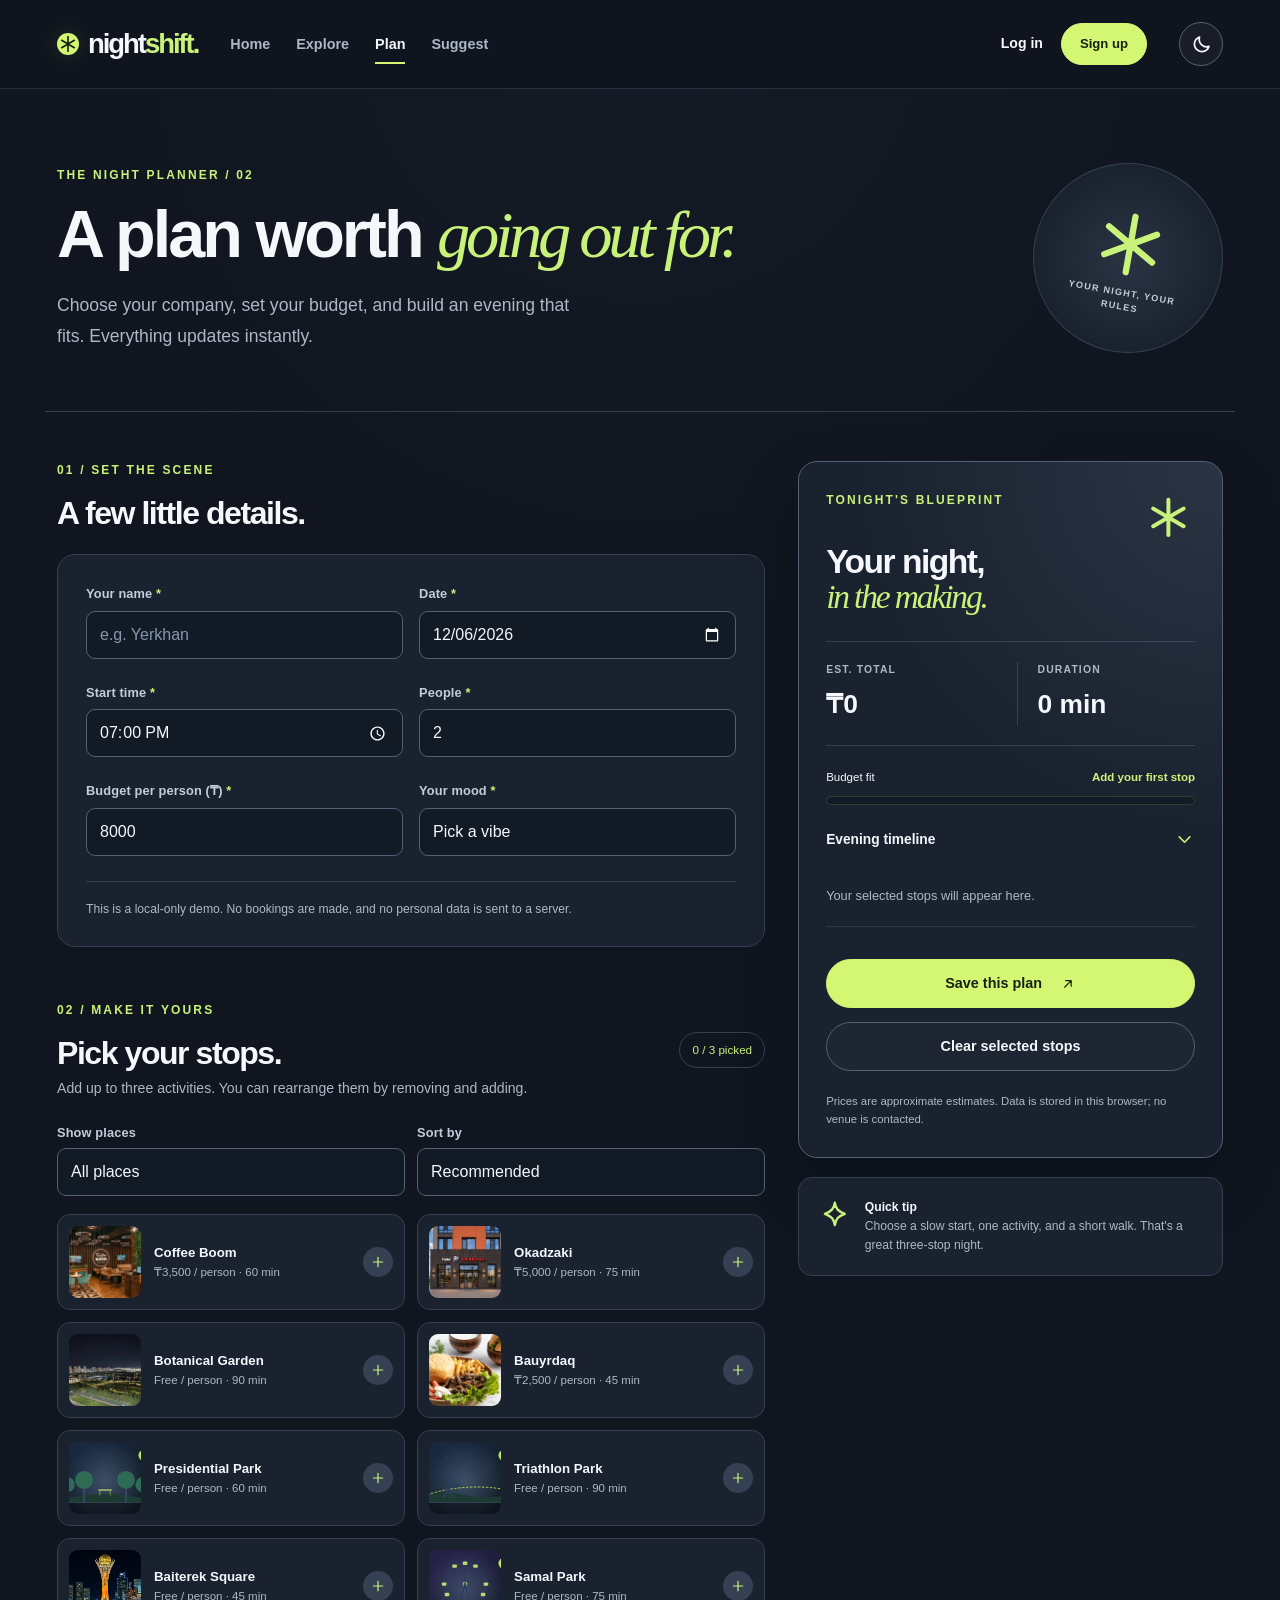
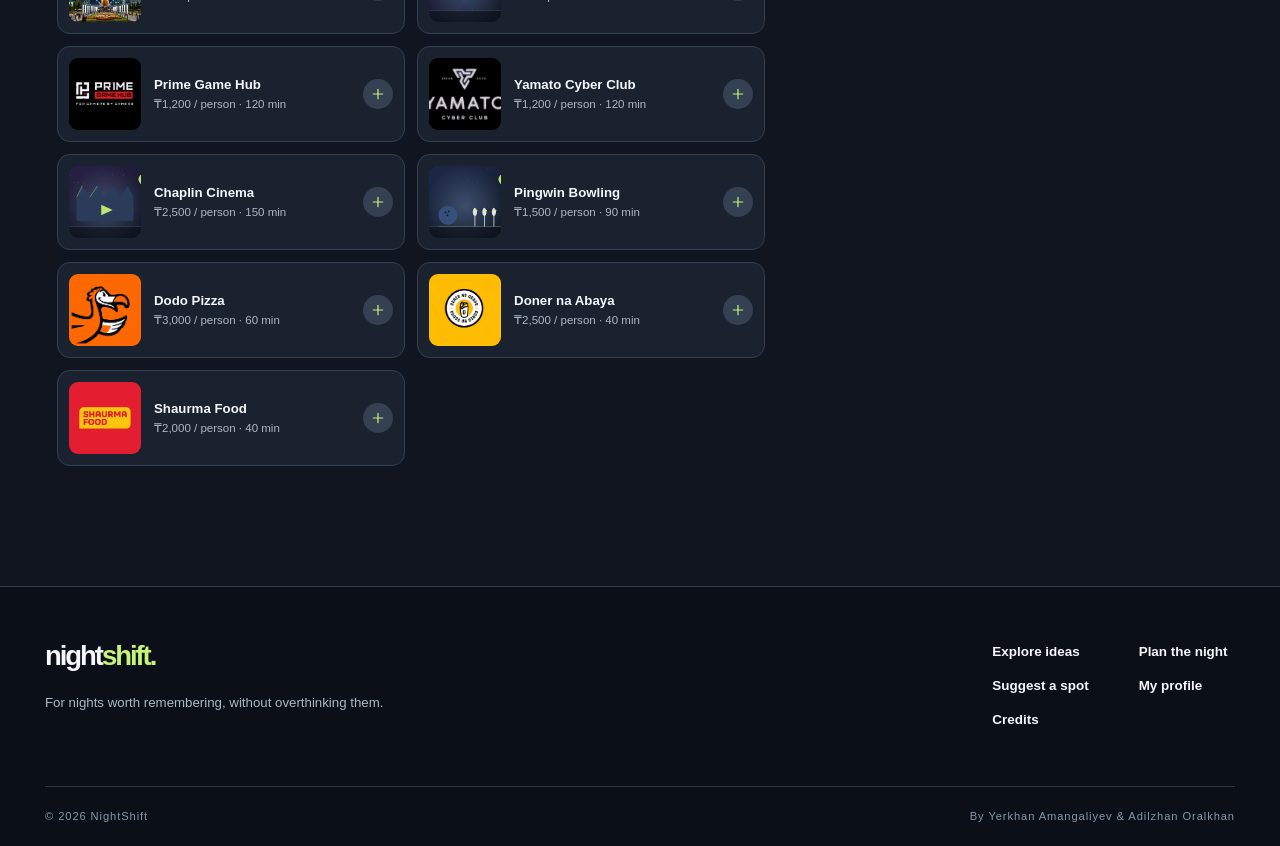
==== commit 2d77320e: "modified" ====
--- a/compare.html
+++ b/compare.html
@@ -9,7 +9,9 @@
 >
     <meta name="theme-color" content="#10151f">
     <title>Plan your evening | NightShift</title>
-    <link rel="icon" href="images/favicon.svg" type="image/svg+xml">
+    <link rel="icon" href="images/favicon-32.png" type="image/png" sizes="32x32">
+    <link rel="shortcut icon" href="favicon.ico" type="image/x-icon">
+    <link rel="apple-touch-icon" href="images/apple-touch-icon.png" sizes="180x180">
     <link rel="stylesheet" href="css/bootstrap.min.css">
     <link rel="stylesheet" href="css/style.css">
     <link rel="stylesheet" href="css/components.css">
--- a/css/style.css
+++ b/css/style.css
@@ -470,13 +470,14 @@
   pointer-events: none;
 }
 .hero-orbit {
-  width: 105px;
-  height: 105px;
+  width: 80px;
+  height: 80px;
   position: absolute;
   border: 1px solid color-mix(in srgb, var(--accent) 38%, transparent);
   border-radius: 50%;
-  right: 12%;
-  top: 10%;
+  /* Keep both rings in the empty sky, away from the Baiterek tower. */
+  right: 5.5%;
+  top: 8%;
   animation: orbit 11s linear infinite;
   z-index: 2;
 }
@@ -484,7 +485,7 @@
   content: "";
   position: absolute;
   left: -5px;
-  top: 48px;
+  top: 35px;
   background: var(--accent);
   width: 9px;
   height: 9px;
@@ -492,10 +493,11 @@
   box-shadow: 0 0 22px var(--accent);
 }
 .orbit-two {
-  width: 140px;
-  height: 140px;
-  top: 7%;
-  right: 8.6%;
+  width: 110px;
+  height: 110px;
+  /* Same visual center as the 80px ring, at all hero widths. */
+  top: calc(8% - 15px);
+  right: calc(5.5% - 15px);
   animation-duration: 15s;
   animation-direction: reverse;
   border-color: color-mix(in srgb, var(--accent) 16%, transparent);
@@ -843,6 +845,11 @@
   letter-spacing: 0.14em;
   color: var(--text-2);
   max-width: 120px;
+}
+/* Suggest: point the decorative arrow down toward the suggestion form.
+   The parent badge rotates 10 degrees, so the arrow compensates. */
+.page-hero--suggest .page-hero-decoration .ico {
+  transform: rotate(100deg);
 }
 /* Explore */
 .explore-section {
@@ -1964,3 +1971,31 @@
 :root[data-theme="light"] .hero-day-photo { display:block; }
 
 .photo-caption[hidden] {display:none;}
+
+/* Suggest circle alignment */
+.page-hero--suggest .page-hero-decoration {
+  transform: none;
+}
+
+.page-hero--suggest .page-hero-decoration .ico {
+  transform: rotate(135deg);
+}
+
+.page-hero--suggest .page-hero-decoration small {
+  transform: none;
+  text-align: center;
+}
+
+/* Suggest: tilted text and downward arrow */
+body[data-page="suggest"] .page-hero-decoration {
+  transform: rotate(10deg);
+}
+
+body[data-page="suggest"] .page-hero-decoration .ico {
+  transform: rotate(100deg);
+}
+
+/* Suggest: arrow points toward the form */
+body[data-page="suggest"] .page-hero--suggest .page-hero-decoration .ico {
+  transform: rotate(140deg) !important;
+}
--- a/css/components.css
+++ b/css/components.css
@@ -1050,3 +1050,10 @@
 
 .price-note{display:block;margin:-4px 0 12px;color:var(--muted);font-size:.78rem;line-height:1.4}
 .place-where{display:inline-flex;gap:6px;align-items:center;margin:0 0 12px;font-size:.85rem}
+
+/* Final photo update: Baiterek is the hero photo in BOTH themes.
+   Keep the landmark centered on wide and narrow screens. */
+.hero-art > img.hero-baiterek-photo { object-position: 50% 48%; }
+:root[data-theme="light"] .hero-art > img.hero-baiterek-photo {
+  filter: brightness(1.10) saturate(0.98);
+}
